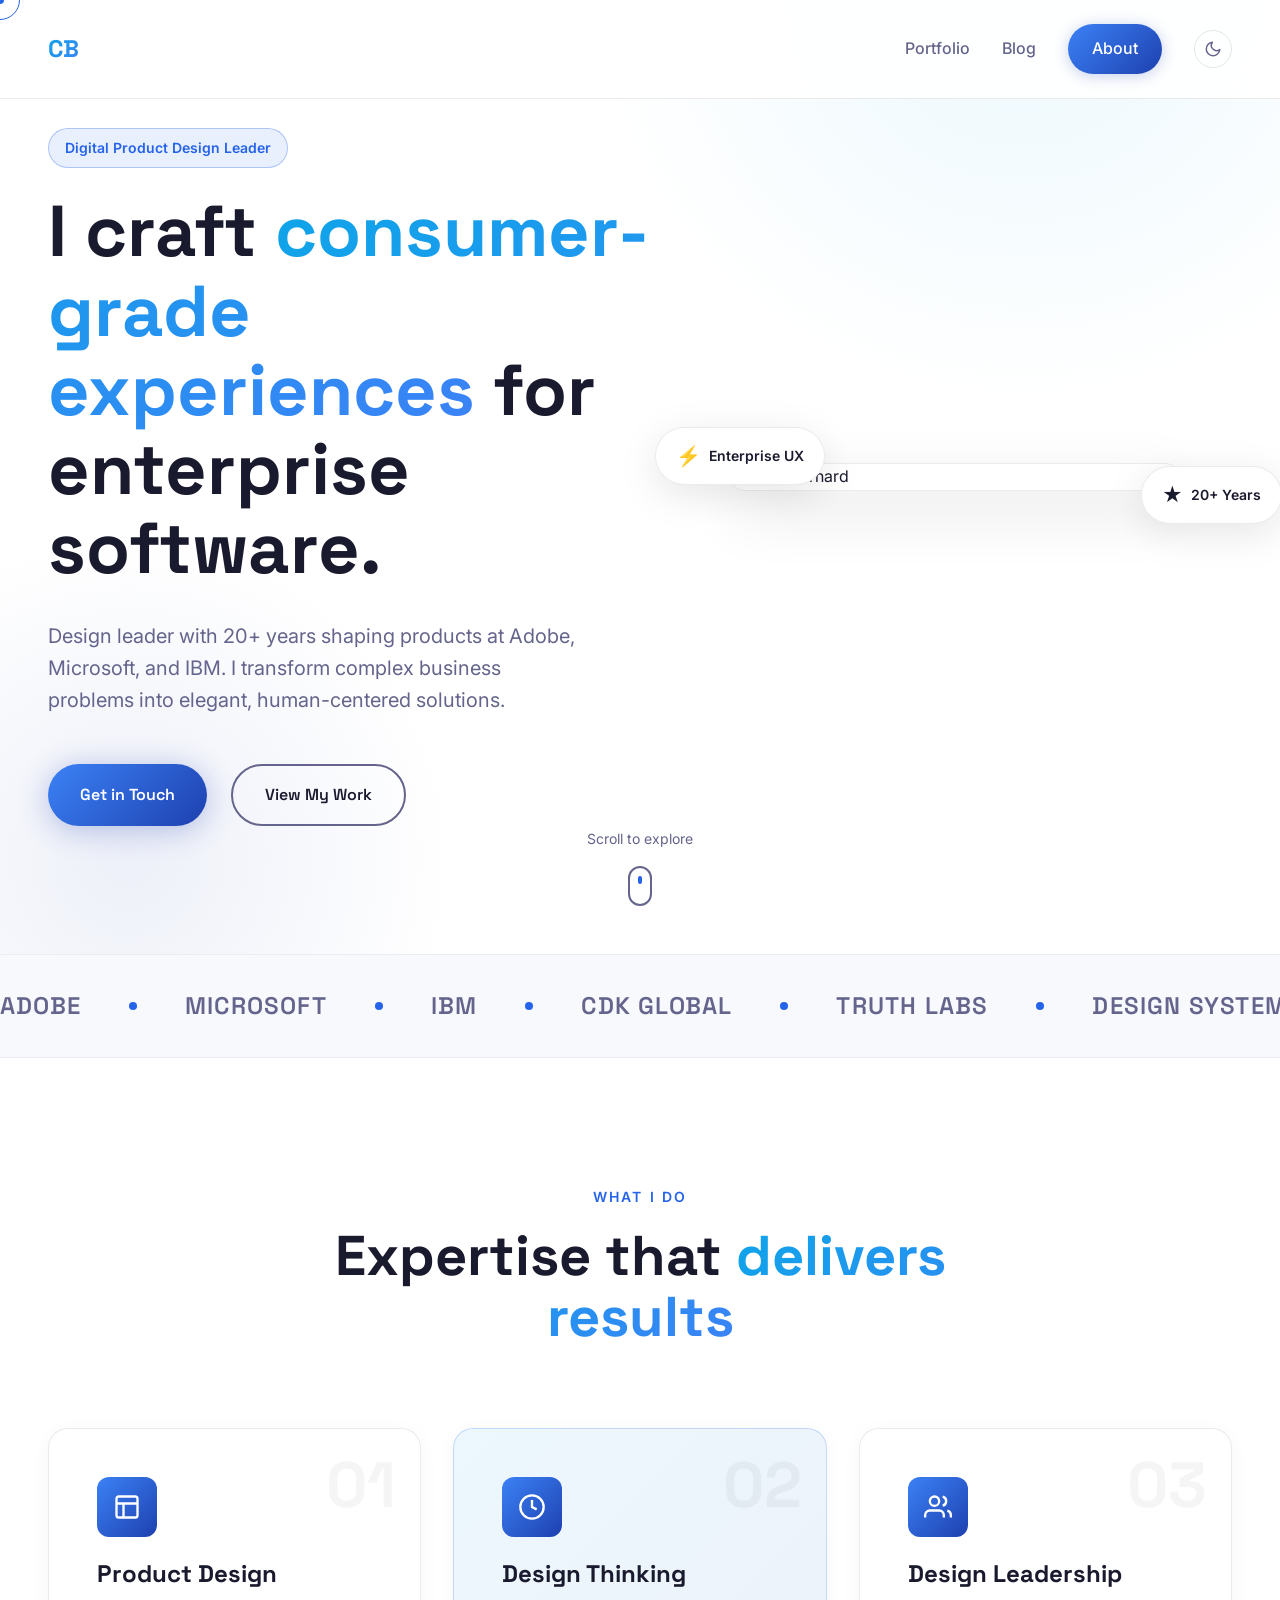
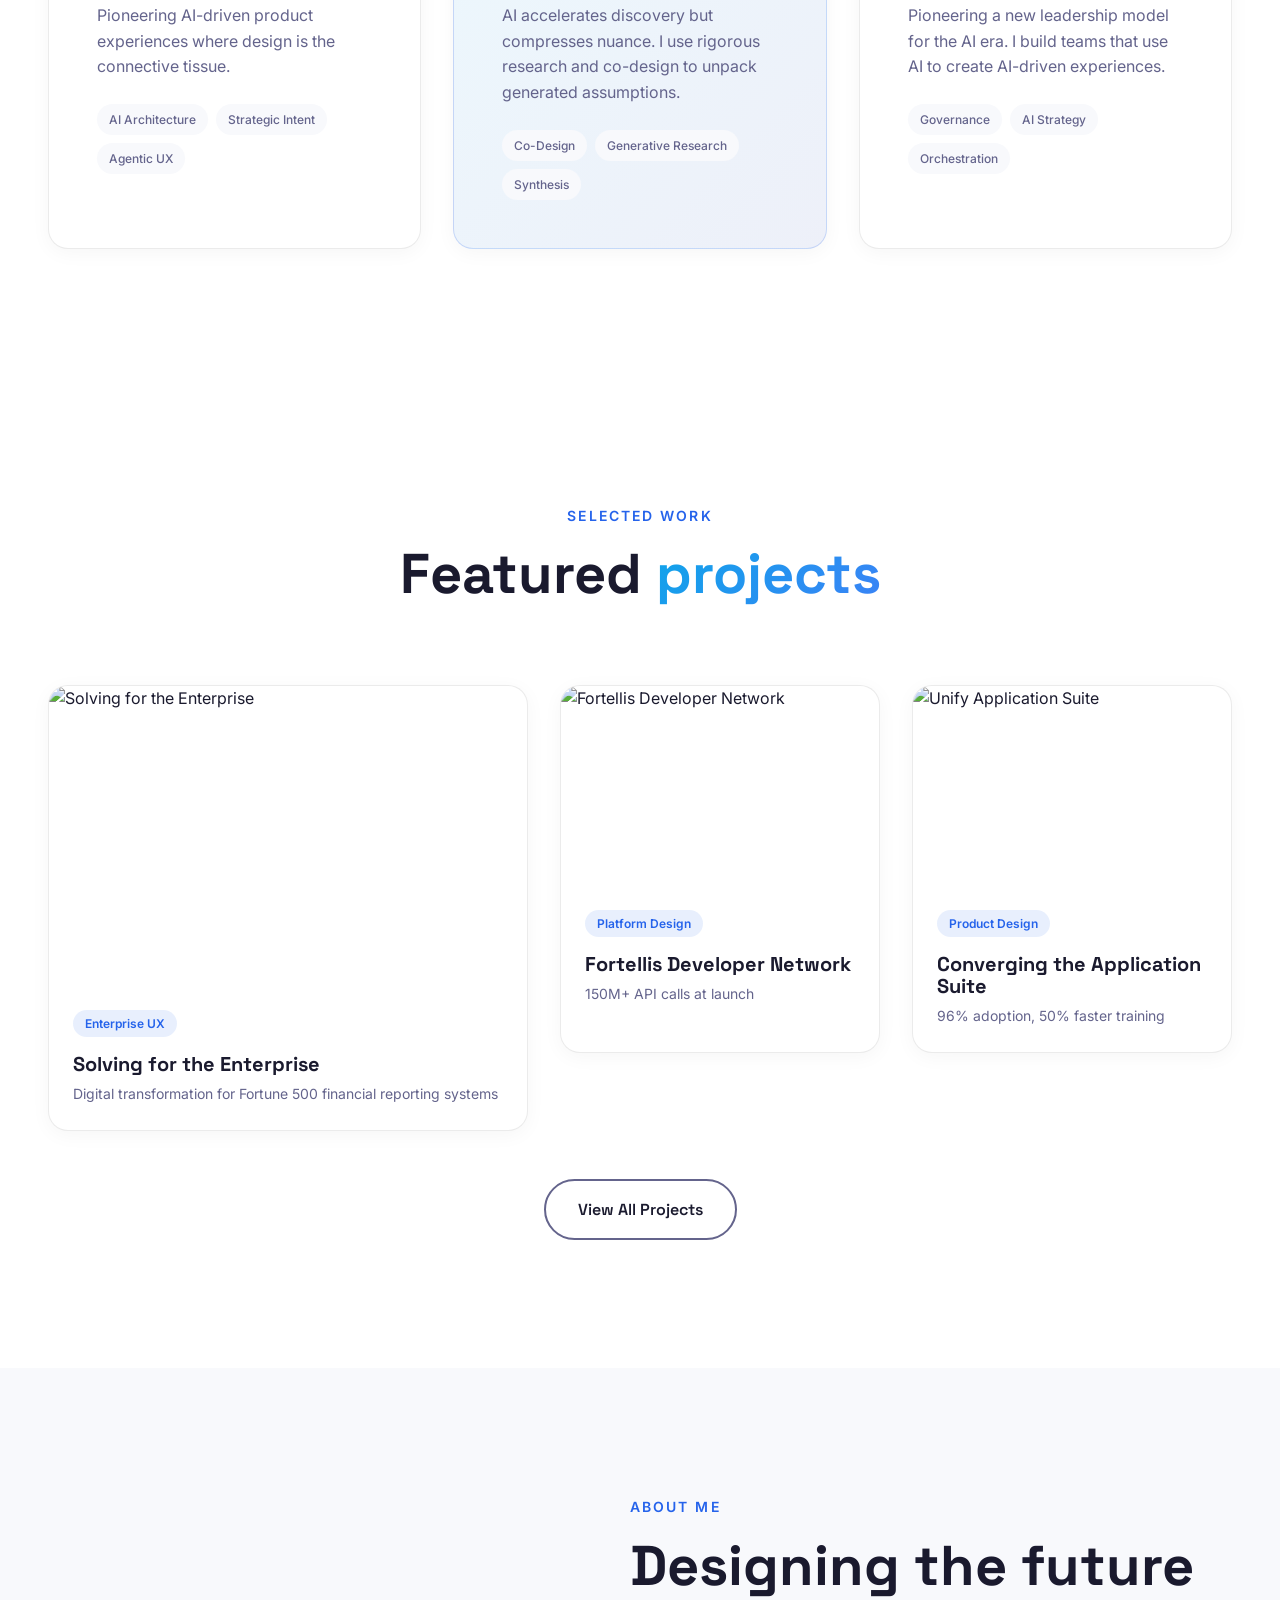
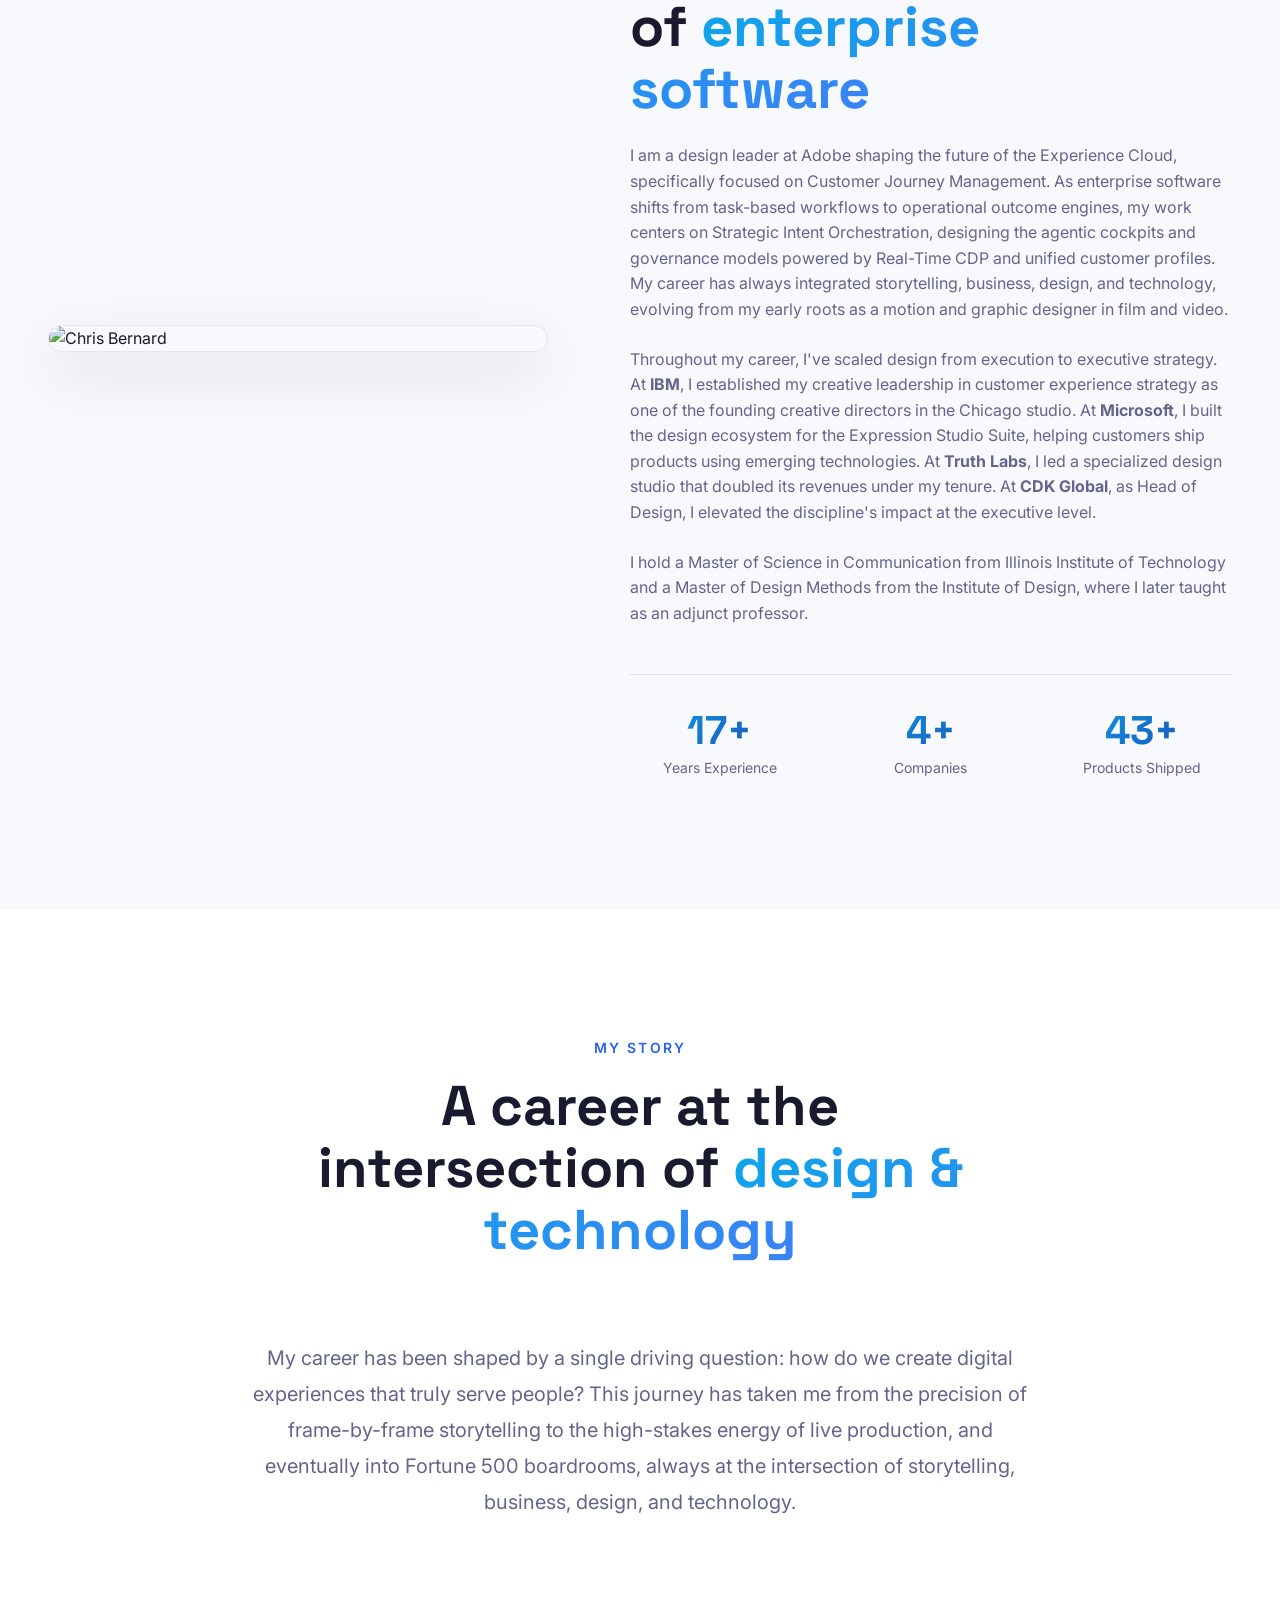
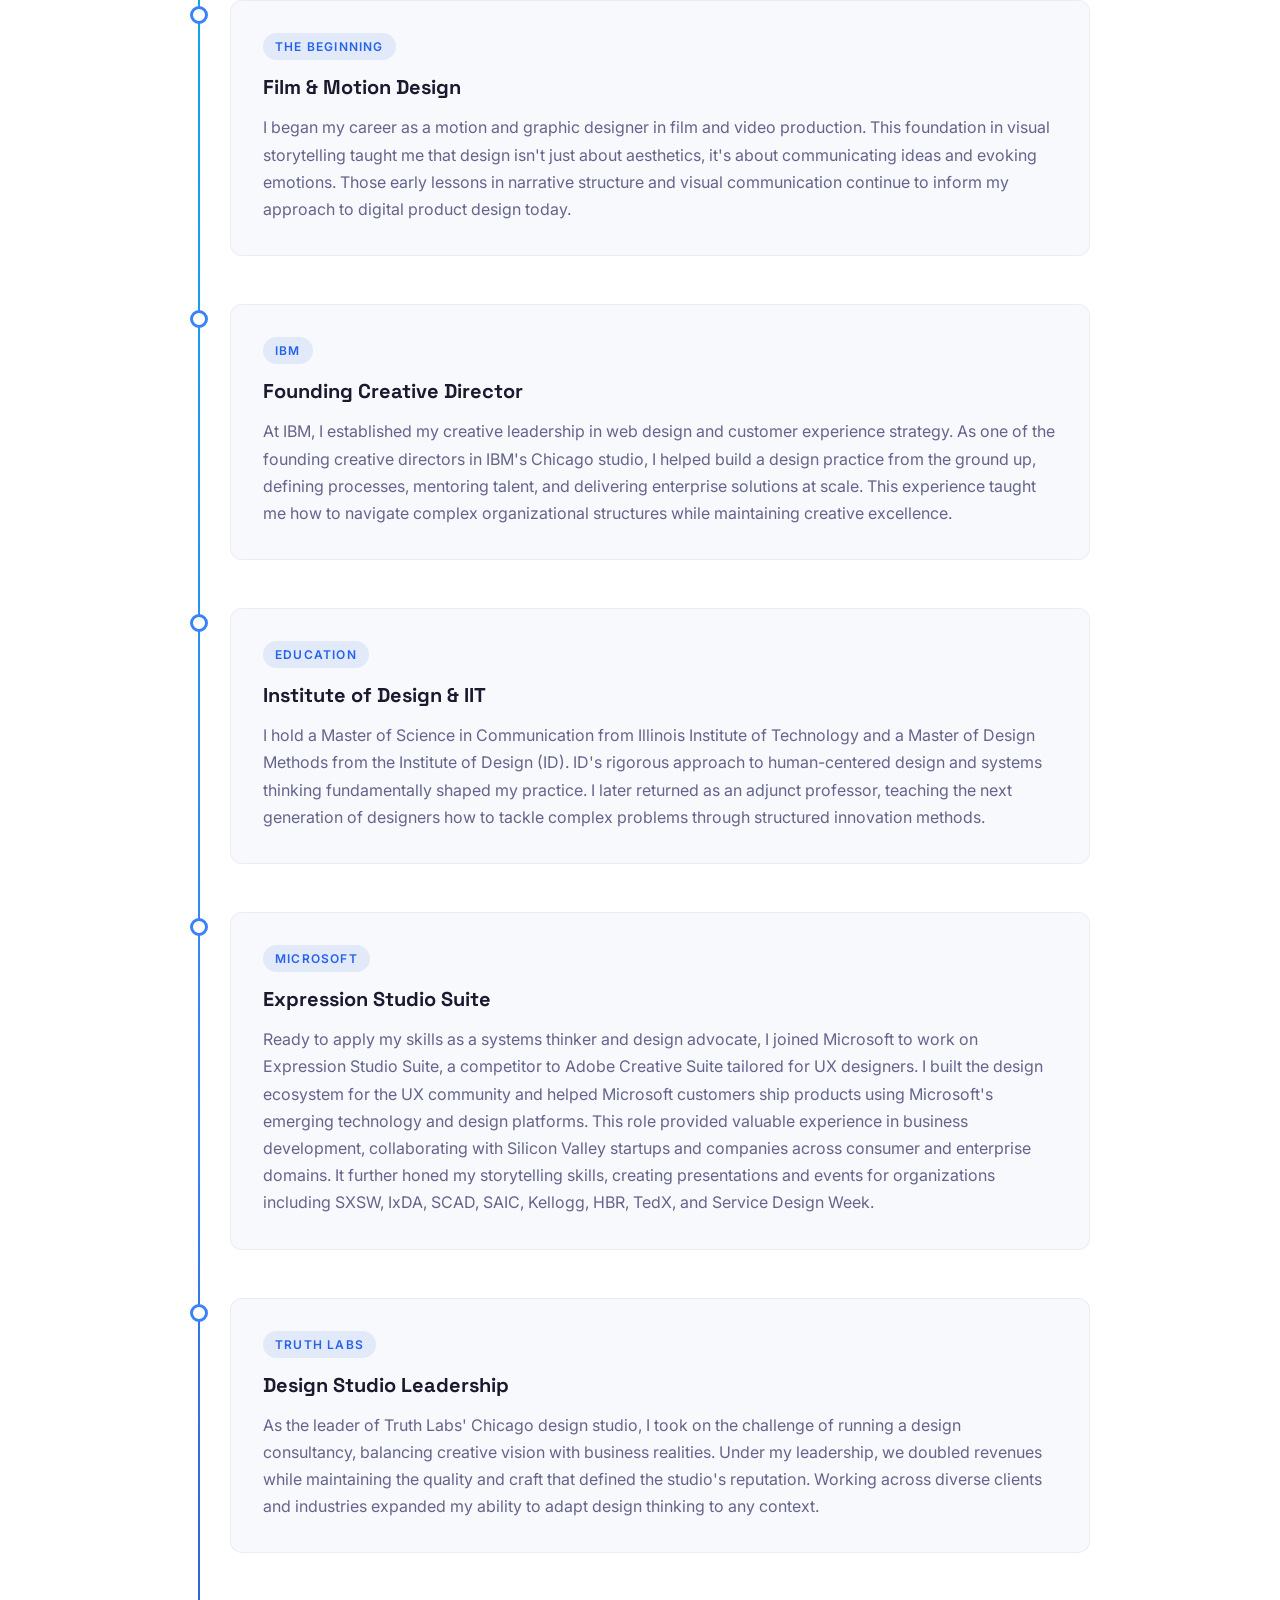
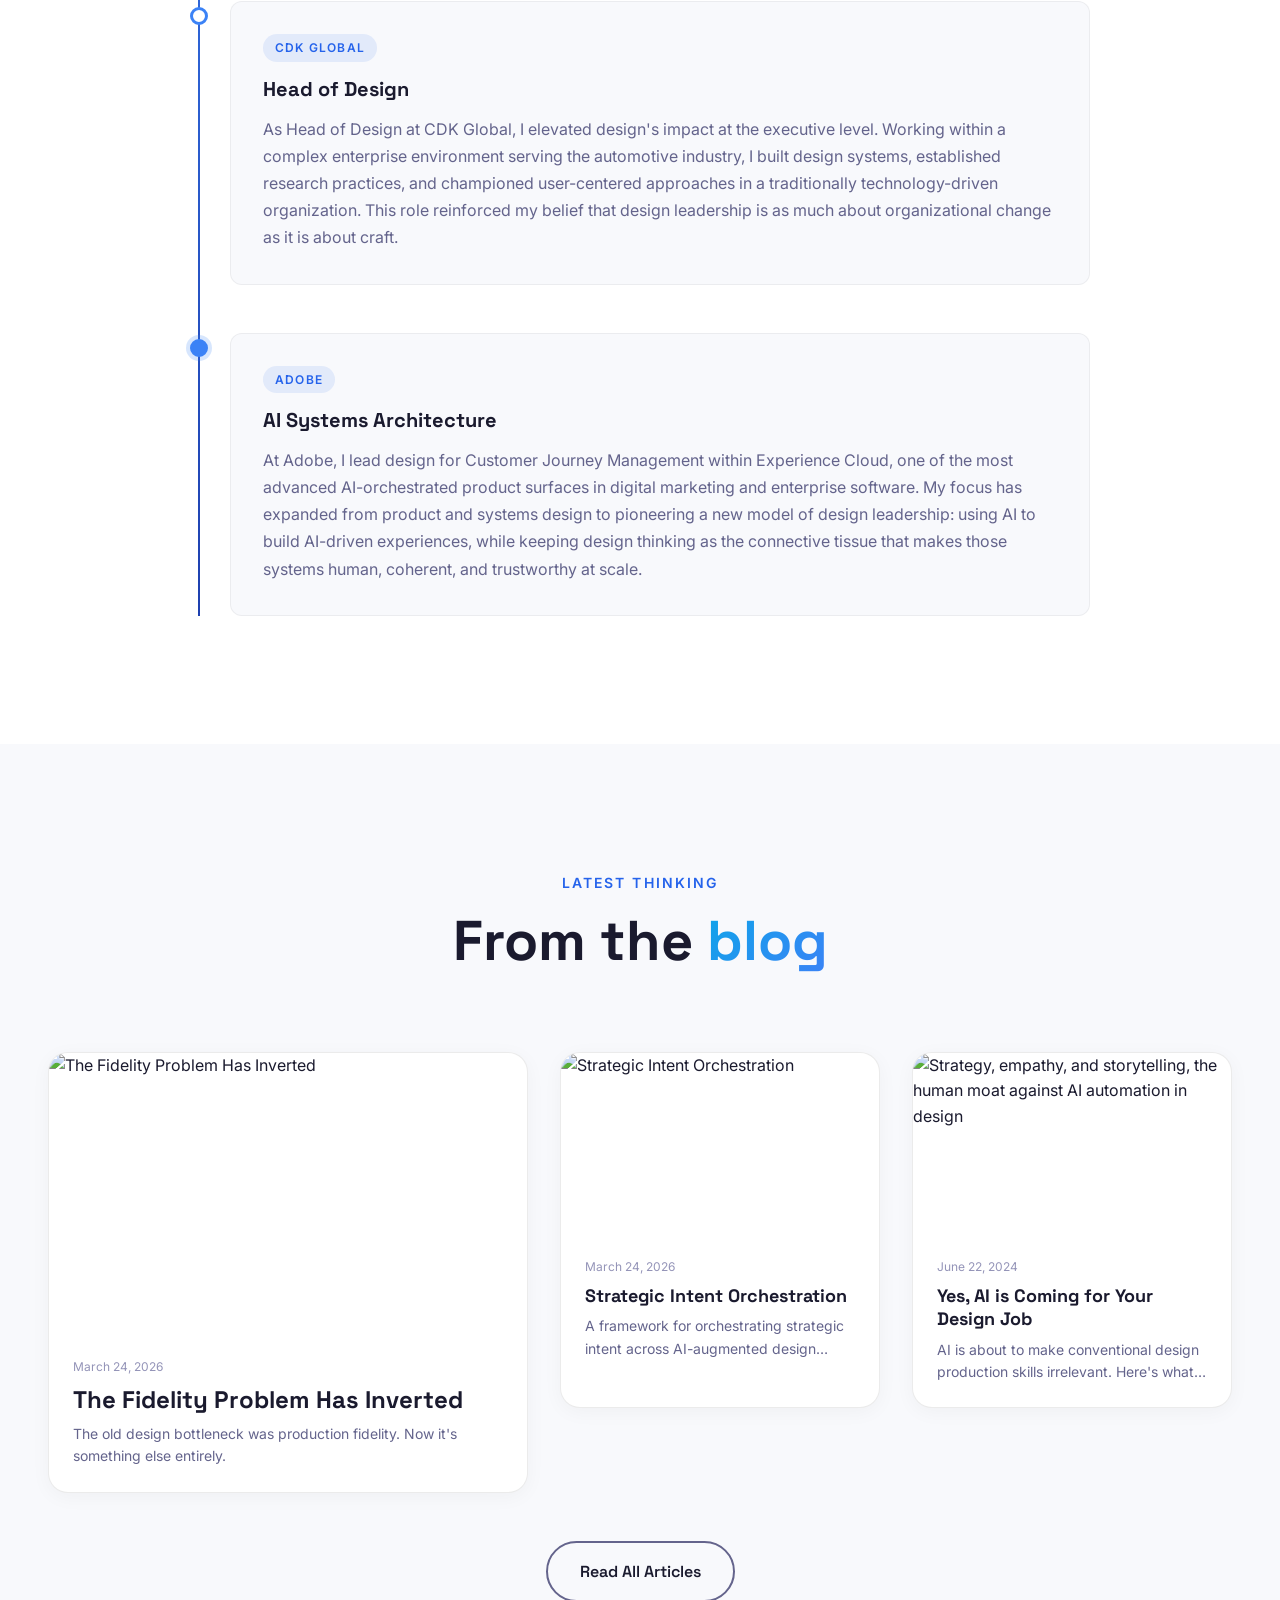
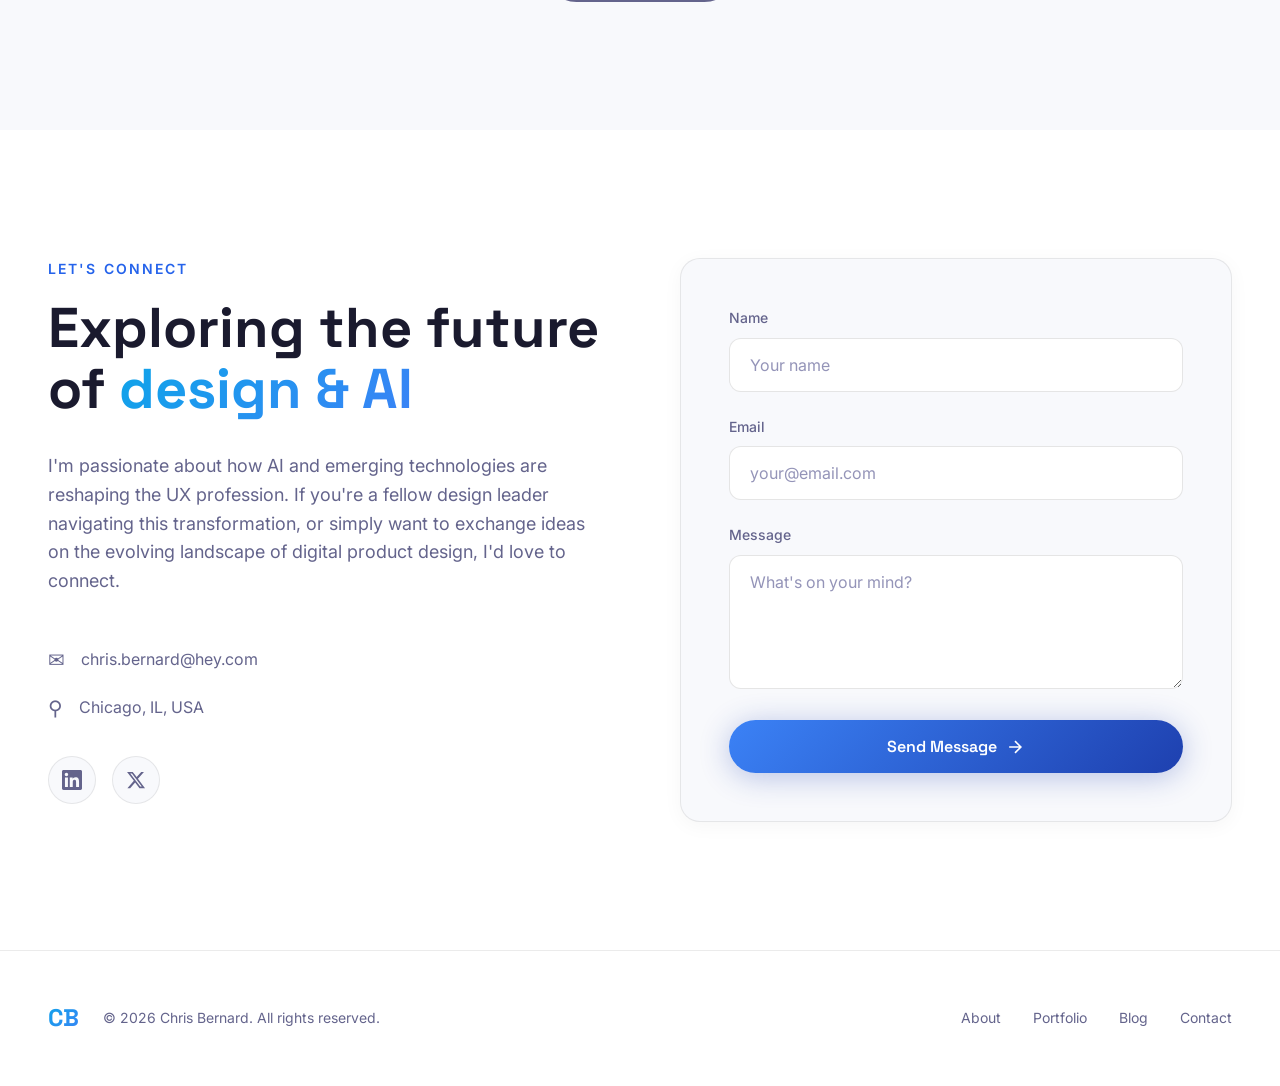
==== index.html @ 5aab3583 "feat: populate portfolio root with original site files and draft" ====
<!DOCTYPE html>
<html lang="en">
<head>
    <meta charset="UTF-8">
    <meta name="viewport" content="width=device-width, initial-scale=1.0">
    <title>Chris Bernard | Digital Product Design Leader</title>
    <meta name="description" content="Design leader with 20+ years at Adobe, Microsoft, and IBM crafting consumer-grade experiences for enterprise software.">
    <meta property="og:title" content="Chris Bernard | Digital Product Design Leader">
    <meta property="og:description" content="Design leader with 20+ years at Adobe, Microsoft, and IBM crafting consumer-grade experiences for enterprise software.">
    <meta property="og:image" content="https://images.squarespace-cdn.com/content/v1/666a3c7e678c4202f82c78b1/5c2d6932-ede8-456b-a51c-cf64f647d385/chrisbernard.me+hero+picture+Color.png">
    <meta property="og:type" content="website">
    <meta property="og:url" content="https://chrisbernard.me">
    <meta name="twitter:card" content="summary_large_image">
    <meta name="twitter:title" content="Chris Bernard | Digital Product Design Leader">
    <meta name="twitter:description" content="Design leader with 20+ years at Adobe, Microsoft, and IBM crafting consumer-grade experiences for enterprise software.">
    <meta name="twitter:image" content="https://images.squarespace-cdn.com/content/v1/666a3c7e678c4202f82c78b1/5c2d6932-ede8-456b-a51c-cf64f647d385/chrisbernard.me+hero+picture+Color.png">
    <link rel="icon" type="image/svg+xml" href="favicon.svg">
    <link rel="preconnect" href="https://fonts.googleapis.com">
    <link rel="preconnect" href="https://fonts.gstatic.com" crossorigin>
    <link href="https://fonts.googleapis.com/css2?family=Space+Grotesk:wght@400;500;600;700&family=Inter:wght@400;500;600&display=swap" rel="stylesheet">
    <link rel="stylesheet" href="styles.css">
</head>
<body>
    <div class="cursor"></div>
    <div class="cursor-follower"></div>

    <nav class="navbar">
        <a href="index.html" class="logo">CB</a>
        <div class="nav-links">
            <a href="portfolio.html">Portfolio</a>
            <a href="blog.html">Blog</a>
            <a href="#about" class="btn-nav">About</a>
        
            <button class="theme-toggle" aria-label="Toggle theme">
                <svg class="icon-moon" xmlns="http://www.w3.org/2000/svg" viewBox="0 0 24 24" fill="none" stroke="currentColor" stroke-width="2" stroke-linecap="round" stroke-linejoin="round"><path d="M21 12.79A9 9 0 1 1 11.21 3 7 7 0 0 0 21 12.79z"></path></svg>
                <svg class="icon-sun" xmlns="http://www.w3.org/2000/svg" viewBox="0 0 24 24" fill="none" stroke="currentColor" stroke-width="2" stroke-linecap="round" stroke-linejoin="round"><circle cx="12" cy="12" r="5"></circle><line x1="12" y1="1" x2="12" y2="3"></line><line x1="12" y1="21" x2="12" y2="23"></line><line x1="4.22" y1="4.22" x2="5.64" y2="5.64"></line><line x1="18.36" y1="18.36" x2="19.78" y2="19.78"></line><line x1="1" y1="12" x2="3" y2="12"></line><line x1="21" y1="12" x2="23" y2="12"></line><line x1="4.22" y1="19.78" x2="5.64" y2="18.36"></line><line x1="18.36" y1="5.64" x2="19.78" y2="4.22"></line></svg>
            </button>
        </div>
        <button class="mobile-menu-btn" aria-label="Menu">
            <span></span>
            <span></span>
        </button>
    </nav>

    <header class="hero">
        <div class="hero-content">
            <div class="hero-text">
                <p class="hero-label">Digital Product Design Leader</p>
                <h1 class="hero-title">
                    I craft <span class="gradient-text">consumer-grade experiences</span> for enterprise software.
                </h1>
                <p class="hero-description">
                    Design leader with 20+ years shaping products at Adobe, Microsoft, and IBM.
                    I transform complex business problems into elegant, human-centered solutions.
                </p>
                <div class="hero-cta">
                    <a href="#contact" class="btn btn-primary">Get in Touch</a>
                    <a href="portfolio.html" class="btn btn-secondary">View My Work</a>
                </div>
            </div>
            <div class="hero-visual">
                <div class="hero-image-container">
                    <img src="https://images.squarespace-cdn.com/content/v1/666a3c7e678c4202f82c78b1/5c2d6932-ede8-456b-a51c-cf64f647d385/chrisbernard.me+hero+picture+Color.png" alt="Chris Bernard" class="hero-image">
                    <div class="floating-badge badge-1">
                        <span class="badge-icon">&#9733;</span>
                        <span>20+ Years</span>
                    </div>
                    <div class="floating-badge badge-2">
                        <span class="badge-icon">&#9889;</span>
                        <span>Enterprise UX</span>
                    </div>
                </div>
            </div>
        </div>
        <div class="hero-scroll">
            <span>Scroll to explore</span>
            <div class="scroll-indicator"></div>
        </div>
    </header>

    <section class="marquee-section">
        <div class="marquee">
            <div class="marquee-content">
                <span>Adobe</span>
                <span class="marquee-dot"></span>
                <span>Microsoft</span>
                <span class="marquee-dot"></span>
                <span>IBM</span>
                <span class="marquee-dot"></span>
                <span>CDK Global</span>
                <span class="marquee-dot"></span>
                <span>Truth Labs</span>
                <span class="marquee-dot"></span>
                <span>Design Systems</span>
                <span class="marquee-dot"></span>
                <span>Adobe</span>
                <span class="marquee-dot"></span>
                <span>Microsoft</span>
                <span class="marquee-dot"></span>
                <span>IBM</span>
                <span class="marquee-dot"></span>
                <span>CDK Global</span>
                <span class="marquee-dot"></span>
                <span>Truth Labs</span>
                <span class="marquee-dot"></span>
                <span>Design Systems</span>
                <span class="marquee-dot"></span>
            </div>
        </div>
    </section>

    <section id="expertise" class="expertise-section">
        <div class="section-header">
            <p class="section-label">What I Do</p>
            <h2 class="section-title">Expertise that <span class="gradient-text">delivers results</span></h2>
        </div>

        <div class="expertise-grid">
            <article class="expertise-card">
                <div class="card-number">01</div>
                <div class="card-icon">
                    <svg viewBox="0 0 24 24" fill="none" stroke="currentColor" stroke-width="2">
                        <rect x="3" y="3" width="18" height="18" rx="2"/>
                        <path d="M3 9h18"/>
                        <path d="M9 21V9"/>
                    </svg>
                </div>
                <h3>Product Design</h3>
                <p>Pioneering AI-driven product experiences where design is the connective tissue.</p>
                <ul class="card-tags">
                    <li>AI Architecture</li>
                    <li>Strategic Intent</li>
                    <li>Agentic UX</li>
                </ul>
            </article>

            <article class="expertise-card featured">
                <div class="card-number">02</div>
                <div class="card-icon">
                    <svg viewBox="0 0 24 24" fill="none" stroke="currentColor" stroke-width="2">
                        <circle cx="12" cy="12" r="10"/>
                        <path d="M12 6v6l4 2"/>
                    </svg>
                </div>
                <h3>Design Thinking</h3>
                <p>AI accelerates discovery but compresses nuance. I use rigorous research and co-design to unpack generated assumptions.</p>
                <ul class="card-tags">
                    <li>Co-Design</li>
                    <li>Generative Research</li>
                    <li>Synthesis</li>
                </ul>
            </article>

            <article class="expertise-card">
                <div class="card-number">03</div>
                <div class="card-icon">
                    <svg viewBox="0 0 24 24" fill="none" stroke="currentColor" stroke-width="2">
                        <path d="M17 21v-2a4 4 0 0 0-4-4H5a4 4 0 0 0-4 4v2"/>
                        <circle cx="9" cy="7" r="4"/>
                        <path d="M23 21v-2a4 4 0 0 0-3-3.87"/>
                        <path d="M16 3.13a4 4 0 0 1 0 7.75"/>
                    </svg>
                </div>
                <h3>Design Leadership</h3>
                <p>Pioneering a new leadership model for the AI era. I build teams that use AI to create AI-driven experiences.</p>
                <ul class="card-tags">
                    <li>Governance</li>
                    <li>AI Strategy</li>
                    <li>Orchestration</li>
                </ul>
            </article>
        </div>
    </section>

    <!-- Featured Work Preview -->
    <section class="featured-work-section">
        <div class="section-header">
            <p class="section-label">Selected Work</p>
            <h2 class="section-title">Featured <span class="gradient-text">projects</span></h2>
        </div>

        <div class="featured-work-grid">
            <a href="portfolio.html#enterprise" class="featured-work-card large">
                <div class="work-card-image">
                    <img src="https://images.squarespace-cdn.com/content/v1/666a3c7e678c4202f82c78b1/e01602a7-f873-4b5d-93fa-aad67917d852/Hero+Image.png" alt="Solving for the Enterprise">
                </div>
                <div class="work-card-content">
                    <span class="work-card-tag">Enterprise UX</span>
                    <h3>Solving for the Enterprise</h3>
                    <p>Digital transformation for Fortune 500 financial reporting systems</p>
                </div>
                <div class="work-card-arrow">
                    <svg viewBox="0 0 24 24" fill="none" stroke="currentColor" stroke-width="2">
                        <path d="M5 12h14M12 5l7 7-7 7"/>
                    </svg>
                </div>
            </a>

            <a href="portfolio.html#fortellis" class="featured-work-card">
                <div class="work-card-image">
                    <img src="https://images.squarespace-cdn.com/content/v1/666a3c7e678c4202f82c78b1/d4aaab3c-0d3c-4acf-ad86-03eab128ed3f/Fortellis+Laptop+Hero.png" alt="Fortellis Developer Network">
                </div>
                <div class="work-card-content">
                    <span class="work-card-tag">Platform Design</span>
                    <h3>Fortellis Developer Network</h3>
                    <p>150M+ API calls at launch</p>
                </div>
                <div class="work-card-arrow">
                    <svg viewBox="0 0 24 24" fill="none" stroke="currentColor" stroke-width="2">
                        <path d="M5 12h14M12 5l7 7-7 7"/>
                    </svg>
                </div>
            </a>

            <a href="portfolio.html#unify" class="featured-work-card">
                <div class="work-card-image">
                    <img src="https://images.squarespace-cdn.com/content/v1/666a3c7e678c4202f82c78b1/1718332118066-2ME6YFFEEIU1Z9F86FMA/image133.jpg" alt="Unify Application Suite">
                </div>
                <div class="work-card-content">
                    <span class="work-card-tag">Product Design</span>
                    <h3>Converging the Application Suite</h3>
                    <p>96% adoption, 50% faster training</p>
                </div>
                <div class="work-card-arrow">
                    <svg viewBox="0 0 24 24" fill="none" stroke="currentColor" stroke-width="2">
                        <path d="M5 12h14M12 5l7 7-7 7"/>
                    </svg>
                </div>
            </a>
        </div>

        <div class="section-cta">
            <a href="portfolio.html" class="btn btn-secondary">View All Projects</a>
        </div>
    </section>

    <section id="about" class="about-section">
        <div class="about-container">
            <div class="about-image">
                <img src="https://images.squarespace-cdn.com/content/v1/666a3c7e678c4202f82c78b1/7d6a8f20-2da0-46c0-b1a4-119d144ce2e5/2025_Chris_Bio+Square+Color.jpeg" alt="Chris Bernard" class="about-photo">
                <div class="about-decoration"></div>
            </div>
            <div class="about-content">
                <p class="section-label">About Me</p>
                <h2 class="section-title">Designing the future of <span class="gradient-text">enterprise software</span></h2>
<div class="about-text">
    <p>
        I am a design leader at Adobe shaping the future of the Experience Cloud, specifically focused on Customer Journey Management. As enterprise software shifts from task-based workflows to operational outcome engines, my work centers on Strategic Intent Orchestration, designing the agentic cockpits and governance models powered by Real-Time CDP and unified customer profiles. My career has always integrated storytelling, business, design, and technology, evolving from my early roots as a motion and graphic designer in film and video.
    </p>
    <p>
        Throughout my career, I've scaled design from execution to executive strategy. At <strong>IBM</strong>, I established my creative leadership in customer experience strategy as one of the founding creative directors in the Chicago studio. At <strong>Microsoft</strong>, I built the design ecosystem for the Expression Studio Suite, helping customers ship products using emerging technologies. At <strong>Truth Labs</strong>, I led a specialized design studio that doubled its revenues under my tenure. At <strong>CDK Global</strong>, as Head of Design, I elevated the discipline's impact at the executive level.
    </p>
    <p>
        I hold a Master of Science in Communication from Illinois Institute of Technology and a Master of Design Methods from the Institute of Design, where I later taught as an adjunct professor.
    </p>
</div>
                <div class="about-stats">
                    <div class="stat">
                        <span class="stat-number">20+</span>
                        <span class="stat-label">Years Experience</span>
                    </div>
                    <div class="stat">
                        <span class="stat-number">5</span>
                        <span class="stat-label">Companies</span>
                    </div>
                    <div class="stat">
                        <span class="stat-number">50+</span>
                        <span class="stat-label">Products Shipped</span>
                    </div>
                </div>
            </div>
        </div>
    </section>

    <!-- My Story Section -->
    <section id="my-story" class="my-story-section">
        <div class="story-container">
            <div class="section-header">
                <p class="section-label">My Story</p>
                <h2 class="section-title">A career at the intersection of <span class="gradient-text">design & technology</span></h2>
            </div>

            <div class="story-content">
                <div class="story-intro">
                    <p>
                        My career has been shaped by a single driving question: how do we create digital experiences
                        that truly serve people? This journey has taken me from the precision of frame-by-frame storytelling
                        to the high-stakes energy of live production, and eventually into Fortune 500 boardrooms, always
                        at the intersection of storytelling, business, design, and technology.
                    </p>
                </div>

                <div class="story-timeline">
                    <div class="timeline-item">
                        <div class="timeline-marker"></div>
                        <div class="timeline-content">
                            <span class="timeline-period">The Beginning</span>
                            <h3>Film & Motion Design</h3>
                            <p>
                                I began my career as a motion and graphic designer in film and video production.
                                This foundation in visual storytelling taught me that design isn't just about aesthetics, it's
                                about communicating ideas and evoking emotions. Those early lessons in narrative structure
                                and visual communication continue to inform my approach to digital product design today.
                            </p>
                        </div>
                    </div>

                    <div class="timeline-item">
                        <div class="timeline-marker"></div>
                        <div class="timeline-content">
                            <span class="timeline-period">IBM</span>
                            <h3>Founding Creative Director</h3>
                            <p>
                                At IBM, I established my creative leadership in web design and customer experience strategy.
                                As one of the founding creative directors in IBM's Chicago studio, I helped build a design
                                practice from the ground up, defining processes, mentoring talent, and delivering enterprise
                                solutions at scale. This experience taught me how to navigate complex organizational structures
                                while maintaining creative excellence.
                            </p>
                        </div>
                    </div>

                    <div class="timeline-item">
                        <div class="timeline-marker"></div>
                        <div class="timeline-content">
                            <span class="timeline-period">Education</span>
                            <h3>Institute of Design & IIT</h3>
                            <p>
                                I hold a Master of Science in Communication from Illinois Institute of Technology and a
                                Master of Design Methods from the Institute of Design (ID). ID's rigorous approach to
                                human-centered design and systems thinking fundamentally shaped my practice. I later
                                returned as an adjunct professor, teaching the next generation of designers how to tackle
                                complex problems through structured innovation methods.
                            </p>
                        </div>
                    </div>

                    <div class="timeline-item">
                        <div class="timeline-marker"></div>
                        <div class="timeline-content">
                            <span class="timeline-period">Microsoft</span>
                            <h3>Expression Studio Suite</h3>
                            <p>
                                Ready to apply my skills as a systems thinker and design advocate, I joined Microsoft to work
                                on Expression Studio Suite, a competitor to Adobe Creative Suite tailored for UX designers.
                                I built the design ecosystem for the UX community and helped Microsoft customers ship products
                                using Microsoft's emerging technology and design platforms. This role provided valuable experience
                                in business development, collaborating with Silicon Valley startups and companies across consumer
                                and enterprise domains. It further honed my storytelling skills, creating presentations and events
                                for organizations including SXSW, IxDA, SCAD, SAIC, Kellogg, HBR, TedX, and Service Design Week.
                            </p>
                        </div>
                    </div>

                    <div class="timeline-item">
                        <div class="timeline-marker"></div>
                        <div class="timeline-content">
                            <span class="timeline-period">Truth Labs</span>
                            <h3>Design Studio Leadership</h3>
                            <p>
                                As the leader of Truth Labs' Chicago design studio, I took on the challenge of running a
                                design consultancy, balancing creative vision with business realities. Under my leadership,
                                we doubled revenues while maintaining the quality and craft that defined the studio's reputation.
                                Working across diverse clients and industries expanded my ability to adapt design thinking
                                to any context.
                            </p>
                        </div>
                    </div>

                    <div class="timeline-item">
                        <div class="timeline-marker"></div>
                        <div class="timeline-content">
                            <span class="timeline-period">CDK Global</span>
                            <h3>Head of Design</h3>
                            <p>
                                As Head of Design at CDK Global, I elevated design's impact at the executive level.
                                Working within a complex enterprise environment serving the automotive industry, I built
                                design systems, established research practices, and championed user-centered approaches
                                in a traditionally technology-driven organization. This role reinforced my belief that
                                design leadership is as much about organizational change as it is about craft.
                            </p>
                        </div>
                    </div>

                    <div class="timeline-item current">
                        <div class="timeline-marker"></div>
                        <div class="timeline-content">
                            <span class="timeline-period">Adobe</span>
                            <h3>AI Systems Architecture</h3>
                            <p>
                                At Adobe, I lead design for Customer Journey Management within Experience Cloud, one of the most advanced AI-orchestrated product surfaces in digital marketing and enterprise software. My focus has expanded from product and systems design to pioneering a new model of design leadership: using AI to build AI-driven experiences, while keeping design thinking as the connective tissue that makes those systems human, coherent, and trustworthy at scale.
                            </p>
                        </div>
                    </div>
                </div>
            </div>
        </div>
    </section>

    <!-- Latest Blog Posts Preview -->
    <section class="blog-preview-section">
        <div class="section-header">
            <p class="section-label">Latest Thinking</p>
            <h2 class="section-title">From the <span class="gradient-text">blog</span></h2>
        </div>

        <div class="blog-preview-grid">
            <a href="blog.html#fidelity-inverted" class="blog-preview-card featured">
                <div class="blog-card-image">
                    <img src="fidelity-hero.jpg" alt="The Fidelity Problem Has Inverted">
                </div>
                <div class="blog-card-content">
                    <span class="blog-card-date">March 24, 2026</span>
                    <h3>The Fidelity Problem Has Inverted</h3>
                    <p>The old design bottleneck was production fidelity. Now it's something else entirely.</p>
                </div>
            </a>

            <a href="blog.html#strategic-intent" class="blog-preview-card">
                <div class="blog-card-image">
                    <img src="ares-manifesto-hero.jpg" alt="Strategic Intent Orchestration">
                </div>
                <div class="blog-card-content">
                    <span class="blog-card-date">March 24, 2026</span>
                    <h3>Strategic Intent Orchestration</h3>
                    <p>A framework for orchestrating strategic intent across AI-augmented design systems.</p>
                </div>
            </a>

            <a href="blog.html#ai-design" class="blog-preview-card">
                <div class="blog-card-image">
                    <img src="ai-coming-hero.jpg" alt="Strategy, empathy, and storytelling, the human moat against AI automation in design">
                </div>
                <div class="blog-card-content">
                    <span class="blog-card-date">June 22, 2024</span>
                    <h3>Yes, AI is Coming for Your Design Job</h3>
                    <p>AI is about to make conventional design production skills irrelevant. Here's what actually matters now.</p>
                </div>
            </a>
        </div>

        <div class="section-cta">
            <a href="blog.html" class="btn btn-secondary">Read All Articles</a>
        </div>
    </section>

    <section id="contact" class="contact-section">
        <div class="contact-container">
            <div class="contact-info">
                <p class="section-label">Let's Connect</p>
                <h2 class="section-title">Exploring the future of <span class="gradient-text">design & AI</span></h2>
                <p class="contact-description">
                    I'm passionate about how AI and emerging technologies are reshaping the UX profession.
                    If you're a fellow design leader navigating this transformation, or simply want to exchange ideas
                    on the evolving landscape of digital product design, I'd love to connect.
                </p>
                <div class="contact-details">
                    <a href="mailto:chris.bernard@hey.com" class="contact-link">
                        <span class="contact-icon">&#9993;</span>
                        chris.bernard@hey.com
                    </a>
                    <p class="contact-location">
                        <span class="contact-icon">&#9906;</span>
                        Chicago, IL, USA
                    </p>
                </div>
                <div class="social-links">
                    <a href="https://www.linkedin.com/in/chrisbernard/" class="social-link" aria-label="LinkedIn" target="_blank">
                        <svg viewBox="0 0 24 24" fill="currentColor">
                            <path d="M20.447 20.452h-3.554v-5.569c0-1.328-.027-3.037-1.852-3.037-1.853 0-2.136 1.445-2.136 2.939v5.667H9.351V9h3.414v1.561h.046c.477-.9 1.637-1.85 3.37-1.85 3.601 0 4.267 2.37 4.267 5.455v6.286zM5.337 7.433c-1.144 0-2.063-.926-2.063-2.065 0-1.138.92-2.063 2.063-2.063 1.14 0 2.064.925 2.064 2.063 0 1.139-.925 2.065-2.064 2.065zm1.782 13.019H3.555V9h3.564v11.452zM22.225 0H1.771C.792 0 0 .774 0 1.729v20.542C0 23.227.792 24 1.771 24h20.451C23.2 24 24 23.227 24 22.271V1.729C24 .774 23.2 0 22.222 0h.003z"/>
                        </svg>
                    </a>
                    <a href="https://twitter.com/chrisbernard" class="social-link" aria-label="Twitter" target="_blank">
                        <svg viewBox="0 0 24 24" fill="currentColor">
                            <path d="M18.244 2.25h3.308l-7.227 8.26 8.502 11.24H16.17l-5.214-6.817L4.99 21.75H1.68l7.73-8.835L1.254 2.25H8.08l4.713 6.231zm-1.161 17.52h1.833L7.084 4.126H5.117z"/>
                        </svg>
                    </a>
                </div>
            </div>
            <form class="contact-form" id="contactForm" action="https://formsubmit.co/chris.bernard@hey.com" method="POST">
                <input type="hidden" name="_subject" value="New message from chrisbernard.me">
                <input type="hidden" name="_next" value="https://chrisbernard.me/thanks.html">
                <div class="form-group">
                    <label for="name">Name</label>
                    <input type="text" id="name" name="name" required placeholder="Your name">
                </div>
                <div class="form-group">
                    <label for="email">Email</label>
                    <input type="email" id="email" name="email" required placeholder="your@email.com">
                </div>
                <div class="form-group">
                    <label for="message">Message</label>
                    <textarea id="message" name="message" rows="5" required placeholder="What's on your mind?"></textarea>
                </div>
                <button type="submit" class="btn btn-primary btn-full">
                    <span>Send Message</span>
                    <svg viewBox="0 0 24 24" fill="none" stroke="currentColor" stroke-width="2">
                        <path d="M5 12h14M12 5l7 7-7 7"/>
                    </svg>
                </button>
            </form>
        </div>
    </section>

    <footer class="footer">
        <div class="footer-content">
            <div class="footer-brand">
                <span class="logo">CB</span>
                <p>&copy; <span id="copyright-year"></span> Chris Bernard. All rights reserved.</p>
            </div>
            <div class="footer-links">
                <a href="#about">About</a>
                <a href="portfolio.html">Portfolio</a>
                <a href="blog.html">Blog</a>
                <a href="#contact">Contact</a>
            </div>
        </div>
    </footer>

    <script src="script.js"></script>
</body>
</html>
---- styles.css ----
/* ============================================
   CSS Custom Properties
   ============================================ */
:root {
    /* Colors - Light Theme */
    --color-bg: #ffffff;
    --color-bg-elevated: #f8f9fc;
    --color-bg-card: #ffffff;
    --color-text: #1a1a2e;
    --color-text-muted: #64648c;
    --color-text-subtle: #9494b8;

    /* Gradient Colors - Blue Foundation */
    --gradient-start: #0ea5e9;
    --gradient-mid: #3b82f6;
    --gradient-end: #1e40af;

    /* Accent */
    --color-accent: #2563eb;
    --color-accent-hover: #1d4ed8;

    /* Spacing */
    --space-xs: 0.5rem;
    --space-sm: 1rem;
    --space-md: 1.5rem;
    --space-lg: 2rem;
    --space-xl: 3rem;
    --space-2xl: 5rem;
    --space-3xl: 8rem;

    /* Typography */
    --font-heading: 'Space Grotesk', sans-serif;
    --font-body: 'Inter', sans-serif;

    /* Border Radius */
    --radius-sm: 8px;
    --radius-md: 12px;
    --radius-lg: 20px;
    --radius-full: 100px;

    /* Transitions */
    --transition-fast: 0.2s ease;
    --transition-base: 0.3s ease;
    --transition-slow: 0.5s ease;

    /* Theme-aware surface colors */
    --color-surface-alpha: rgba(255, 255, 255, 0.9);
    --color-surface-alpha-heavy: rgba(255, 255, 255, 0.95);
    --color-border: rgba(0, 0, 0, 0.08);
    --color-border-medium: rgba(0, 0, 0, 0.1);
    --color-shadow: rgba(0, 0, 0, 0.08);
    --color-shadow-heavy: rgba(0, 0, 0, 0.12);
    --color-overlay-light: rgba(255, 255, 255, 0.05);
    --color-overlay-subtle: rgba(255, 255, 255, 0.1);
}

/* ============================================
   Dark Theme
   ============================================ */
[data-theme="dark"] {
    --color-bg: #0f0f1a;
    --color-bg-elevated: #1a1a2e;
    --color-bg-card: #16162a;
    --color-text: #e8e8f0;
    --color-text-muted: #9494b8;
    --color-text-subtle: #64648c;
    --color-accent: #60a5fa;
    --color-accent-hover: #93c5fd;
    --gradient-start: #38bdf8;
    --gradient-mid: #60a5fa;
    --gradient-end: #3b82f6;
    --color-surface-alpha: rgba(15, 15, 26, 0.9);
    --color-surface-alpha-heavy: rgba(15, 15, 26, 0.95);
    --color-border: rgba(255, 255, 255, 0.08);
    --color-border-medium: rgba(255, 255, 255, 0.12);
    --color-shadow: rgba(0, 0, 0, 0.3);
    --color-shadow-heavy: rgba(0, 0, 0, 0.5);
    --color-overlay-light: rgba(255, 255, 255, 0.03);
    --color-overlay-subtle: rgba(255, 255, 255, 0.06);
}

/* ============================================
   Reset & Base
   ============================================ */
*, *::before, *::after {
    margin: 0;
    padding: 0;
    box-sizing: border-box;
}

html {
    scroll-behavior: smooth;
    font-size: 16px;
}

body {
    font-family: var(--font-body);
    background-color: var(--color-bg);
    color: var(--color-text);
    line-height: 1.6;
    overflow-x: hidden;
}

a {
    text-decoration: none;
    color: inherit;
    transition: color var(--transition-fast);
}

img {
    max-width: 100%;
    height: auto;
    display: block;
}

ul, ol {
    list-style: none;
}

/* ============================================
   Custom Cursor
   ============================================ */
.cursor, .cursor-follower {
    position: fixed;
    border-radius: 50%;
    pointer-events: none;
    z-index: 9999;
    display: none;
}

@media (hover: hover) and (pointer: fine) {
    .cursor, .cursor-follower {
        display: block;
    }

    .cursor {
        width: 8px;
        height: 8px;
        background: var(--color-accent);
        transform: translate(-50%, -50%);
    }

    .cursor-follower {
        width: 40px;
        height: 40px;
        border: 1px solid var(--color-accent);
        transform: translate(-50%, -50%);
        transition: transform 0.15s ease-out, width 0.3s ease, height 0.3s ease;
    }

    .cursor-follower.hovering {
        width: 60px;
        height: 60px;
        background: rgba(37, 99, 235, 0.1);
    }
}

/* ============================================
   Typography
   ============================================ */
h1, h2, h3, h4, h5, h6 {
    font-family: var(--font-heading);
    font-weight: 700;
    line-height: 1.1;
}

.gradient-text {
    background: linear-gradient(135deg, var(--gradient-start), var(--gradient-mid), var(--gradient-end), var(--gradient-start));
    background-size: 300% 300%;
    -webkit-background-clip: text;
    -webkit-text-fill-color: transparent;
    background-clip: text;
    animation: gradientShift 8s ease infinite;
}

.section-label {
    font-size: 0.875rem;
    font-weight: 600;
    text-transform: uppercase;
    letter-spacing: 0.15em;
    color: var(--color-accent);
    margin-bottom: var(--space-sm);
}

.section-title {
    font-size: clamp(2rem, 5vw, 3.5rem);
    margin-bottom: var(--space-lg);
}

/* ============================================
   Buttons
   ============================================ */
.btn {
    display: inline-flex;
    align-items: center;
    gap: var(--space-xs);
    padding: 1rem 2rem;
    font-family: var(--font-heading);
    font-size: 1rem;
    font-weight: 600;
    border-radius: var(--radius-full);
    border: none;
    cursor: pointer;
    transition: all var(--transition-base);
    position: relative;
    overflow: hidden;
}

.btn svg {
    width: 20px;
    height: 20px;
    transition: transform var(--transition-base);
}

.btn:hover svg {
    transform: translateX(4px);
}

.btn-primary {
    background: linear-gradient(135deg, var(--gradient-mid), var(--gradient-end));
    color: #ffffff;
    box-shadow: 0 4px 30px rgba(30, 64, 175, 0.3);
    position: relative;
    overflow: hidden;
}

.btn-primary::before {
    content: '';
    position: absolute;
    top: 0;
    left: -100%;
    width: 100%;
    height: 100%;
    background: linear-gradient(90deg, transparent, rgba(255, 255, 255, 0.2), transparent);
    transition: left 0.5s ease;
}

.btn-primary:hover::before {
    left: 100%;
}

.btn-primary:hover {
    transform: translateY(-2px);
    box-shadow: 0 8px 40px rgba(37, 99, 235, 0.4);
}

.btn-secondary {
    background: transparent;
    color: var(--color-text);
    border: 2px solid var(--color-text-muted);
}

.btn-secondary:hover {
    border-color: var(--color-text);
    background: rgba(255, 255, 255, 0.05);
}

.btn-full {
    width: 100%;
    justify-content: center;
}

/* ============================================
   Navigation
   ============================================ */
.navbar {
    position: fixed;
    top: 0;
    left: 0;
    right: 0;
    z-index: 1000;
    display: flex;
    justify-content: space-between;
    align-items: center;
    padding: var(--space-md) var(--space-xl);
    background: var(--color-surface-alpha);
    backdrop-filter: blur(20px);
    border-bottom: 1px solid var(--color-border);
}

.logo {
    font-family: var(--font-heading);
    font-size: 1.5rem;
    font-weight: 700;
    background: linear-gradient(135deg, var(--gradient-start), var(--gradient-mid), var(--gradient-end));
    background-size: 200% 200%;
    -webkit-background-clip: text;
    -webkit-text-fill-color: transparent;
    background-clip: text;
    transition: all var(--transition-base);
}

.logo:hover {
    animation: gradientShift 2s ease infinite;
    transform: scale(1.05);
}

.nav-links {
    display: flex;
    align-items: center;
    gap: var(--space-lg);
}

.nav-links a {
    font-weight: 500;
    color: var(--color-text-muted);
    transition: color var(--transition-fast);
}

.nav-links a:hover {
    color: var(--color-text);
}

.btn-nav {
    padding: 0.75rem 1.5rem;
    background: linear-gradient(135deg, var(--gradient-mid), var(--gradient-end));
    border-radius: var(--radius-full);
    color: #ffffff !important;
    box-shadow: 0 2px 15px rgba(30, 64, 175, 0.25);
    transition: all var(--transition-base);
}

.btn-nav:hover {
    transform: translateY(-2px);
    box-shadow: 0 4px 20px rgba(30, 64, 175, 0.35);
}

.mobile-menu-btn {
    display: none;
    flex-direction: column;
    gap: 6px;
    background: none;
    border: none;
    cursor: pointer;
    padding: 8px;
}

.mobile-menu-btn span {
    width: 24px;
    height: 2px;
    background: var(--color-text);
    transition: all var(--transition-base);
}

/* Navbar scroll state */
.navbar.scrolled {
    background: var(--color-surface-alpha-heavy);
    box-shadow: 0 2px 20px var(--color-shadow);
}

/* Theme Toggle */
.theme-toggle {
    background: none;
    border: 1px solid var(--color-border-medium);
    border-radius: var(--radius-full);
    cursor: pointer;
    padding: 0.5rem;
    display: flex;
    align-items: center;
    justify-content: center;
    width: 38px;
    height: 38px;
    color: var(--color-text-muted);
    transition: all var(--transition-base);
}

.theme-toggle:hover {
    color: var(--color-text);
    border-color: var(--color-text-muted);
    background: var(--color-overlay-light);
}

.theme-toggle svg {
    width: 18px;
    height: 18px;
    transition: transform var(--transition-base);
}

.theme-toggle:hover svg {
    transform: rotate(15deg);
}

.theme-toggle .icon-moon {
    display: block;
}

.theme-toggle .icon-sun {
    display: none;
}

[data-theme="dark"] .theme-toggle .icon-moon {
    display: none;
}

[data-theme="dark"] .theme-toggle .icon-sun {
    display: block;
}

@media (max-width: 768px) {
    .navbar {
        padding: var(--space-sm) var(--space-md);
    }

    .nav-links {
        display: none;
    }

    .mobile-menu-btn {
        display: flex;
    }

    .theme-toggle {
        position: absolute;
        right: 56px;
        top: 50%;
        transform: translateY(-50%);
    }
}

/* ============================================
   Dark Theme Global Overrides
   ============================================ */
[data-theme="dark"] .btn-secondary {
    border-color: var(--color-text-subtle);
}

[data-theme="dark"] .btn-secondary:hover {
    border-color: var(--color-text-muted);
    background: var(--color-overlay-light);
}

[data-theme="dark"] .hero::before {
    background: radial-gradient(ellipse, rgba(56, 189, 248, 0.08) 0%, transparent 60%);
}

[data-theme="dark"] .hero::after {
    background: radial-gradient(ellipse, rgba(59, 130, 246, 0.06) 0%, transparent 60%);
}

[data-theme="dark"] .expertise-card,
[data-theme="dark"] .featured-work-card,
[data-theme="dark"] .blog-preview-card,
[data-theme="dark"] .project-card,
[data-theme="dark"] .blog-post-content,
[data-theme="dark"] .blog-tldr,
[data-theme="dark"] .blog-references,
[data-theme="dark"] .contact-form,
[data-theme="dark"] .timeline-item {
    border-color: var(--color-border);
    box-shadow: 0 4px 20px var(--color-shadow);
}

[data-theme="dark"] .expertise-card:hover,
[data-theme="dark"] .featured-work-card:hover,
[data-theme="dark"] .blog-preview-card:hover,
[data-theme="dark"] .project-card:hover {
    border-color: var(--color-border-medium);
    box-shadow: 0 20px 60px var(--color-shadow-heavy);
}

[data-theme="dark"] .stats-bar,
[data-theme="dark"] .footer,
[data-theme="dark"] .blog-attribution {
    border-color: var(--color-border);
}

[data-theme="dark"] .cursor-follower.hovering {
    background: rgba(96, 165, 250, 0.15);
}

[data-theme="dark"] .cta-section {
    background: var(--color-bg-elevated);
}

[data-theme="dark"] input,
[data-theme="dark"] textarea,
[data-theme="dark"] select {
    background: var(--color-bg-elevated);
    border-color: var(--color-border);
    color: var(--color-text);
}

/* Smooth theme transition */
html.theme-transitioning,
html.theme-transitioning *,
html.theme-transitioning *::before,
html.theme-transitioning *::after {
    transition: background-color 0.3s ease, color 0.3s ease, border-color 0.3s ease, box-shadow 0.3s ease !important;
}

/* ============================================
   Hero Section
   ============================================ */
.hero {
    min-height: 100vh;
    display: flex;
    flex-direction: column;
    justify-content: center;
    padding: var(--space-3xl) var(--space-xl);
    position: relative;
    overflow: hidden;
}

.hero::before {
    content: '';
    position: absolute;
    top: -50%;
    right: -20%;
    width: 80%;
    height: 100%;
    background: radial-gradient(ellipse, rgba(14, 165, 233, 0.08) 0%, transparent 60%);
    pointer-events: none;
}

.hero::after {
    content: '';
    position: absolute;
    bottom: -30%;
    left: -20%;
    width: 60%;
    height: 80%;
    background: radial-gradient(ellipse, rgba(30, 64, 175, 0.08) 0%, transparent 60%);
    pointer-events: none;
}

.hero-content {
    display: grid;
    grid-template-columns: 1.2fr 1fr;
    gap: var(--space-2xl);
    align-items: center;
    max-width: 1400px;
    margin: 0 auto;
    position: relative;
    z-index: 1;
}

.hero-label {
    display: inline-block;
    padding: 0.5rem 1rem;
    background: rgba(37, 99, 235, 0.1);
    border: 1px solid rgba(37, 99, 235, 0.3);
    border-radius: var(--radius-full);
    font-size: 0.875rem;
    font-weight: 600;
    color: var(--color-accent);
    animation: fadeInUp 0.6s ease forwards;
    opacity: 0;
    margin-bottom: var(--space-md);
    animation: fadeInUp 0.8s ease forwards;
}

.hero-title {
    font-size: clamp(2.5rem, 6vw, 4.5rem);
    margin-bottom: var(--space-lg);
    animation: fadeInUp 0.8s ease 0.1s forwards;
    opacity: 0;
}

.hero-description {
    font-size: 1.25rem;
    color: var(--color-text-muted);
    max-width: 540px;
    margin-bottom: var(--space-xl);
    animation: fadeInUp 0.8s ease 0.2s forwards;
    opacity: 0;
}

.hero-cta {
    display: flex;
    gap: var(--space-md);
    flex-wrap: wrap;
    animation: fadeInUp 0.8s ease 0.3s forwards;
    opacity: 0;
}

.hero-visual {
    position: relative;
    animation: fadeInRight 1s ease 0.4s forwards;
    opacity: 0;
}

.hero-image-container {
    position: relative;
}

.image-placeholder {
    width: 100%;
    aspect-ratio: 1;
    max-width: 450px;
    background: linear-gradient(135deg, var(--color-bg-card), var(--color-bg-elevated));
    border-radius: var(--radius-lg);
    display: flex;
    align-items: center;
    justify-content: center;
    color: var(--color-text-muted);
    font-size: 1.25rem;
    border: 1px solid rgba(255, 255, 255, 0.1);
    position: relative;
    overflow: hidden;
}

.image-placeholder::before {
    content: '';
    position: absolute;
    inset: 0;
    background: linear-gradient(135deg, transparent, rgba(255, 51, 102, 0.1), transparent);
    transform: translateX(-100%);
    animation: shimmer 3s infinite;
}

.image-placeholder.large {
    max-width: 500px;
    aspect-ratio: 4/5;
}

.floating-badge {
    position: absolute;
    display: flex;
    align-items: center;
    gap: var(--space-xs);
    padding: 0.75rem 1.25rem;
    background: var(--color-bg-card);
    border: 1px solid rgba(0, 0, 0, 0.08);
    border-radius: var(--radius-full);
    font-size: 0.875rem;
    font-weight: 600;
    box-shadow: 0 10px 40px rgba(0, 0, 0, 0.1);
    animation: float 6s ease-in-out infinite;
}

.badge-1 {
    top: 10%;
    right: -10%;
    animation-delay: 0s;
}

.badge-2 {
    bottom: 20%;
    left: -15%;
    animation-delay: -3s;
}

.badge-icon {
    font-size: 1.25rem;
    display: inline-block;
    animation: badgeSpin 3s ease-in-out infinite;
}

.hero-scroll {
    position: absolute;
    bottom: var(--space-xl);
    left: 50%;
    transform: translateX(-50%);
    display: flex;
    flex-direction: column;
    align-items: center;
    gap: var(--space-sm);
    color: var(--color-text-muted);
    font-size: 0.875rem;
    animation: fadeIn 1s ease 1s forwards;
    opacity: 0;
}

.scroll-indicator {
    width: 24px;
    height: 40px;
    border: 2px solid var(--color-text-muted);
    border-radius: 12px;
    position: relative;
}

.scroll-indicator::after {
    content: '';
    position: absolute;
    top: 8px;
    left: 50%;
    transform: translateX(-50%);
    width: 4px;
    height: 8px;
    background: var(--color-accent);
    border-radius: 2px;
    animation: scrollBounce 2s ease-in-out infinite;
}

@media (max-width: 1024px) {
    .hero {
        padding: var(--space-3xl) var(--space-md);
    }

    .hero-content {
        grid-template-columns: 1fr;
        text-align: center;
    }

    .hero-description {
        margin-left: auto;
        margin-right: auto;
    }

    .hero-cta {
        justify-content: center;
    }

    .hero-visual {
        order: -1;
    }

    .hero-image-container {
        max-width: 350px;
        margin: 0 auto;
    }

    .floating-badge {
        display: none;
    }
}

/* ============================================
   Marquee Section
   ============================================ */
.marquee-section {
    padding: var(--space-lg) 0;
    background: var(--color-bg-elevated);
    border-top: 1px solid rgba(0, 0, 0, 0.05);
    border-bottom: 1px solid rgba(0, 0, 0, 0.05);
    overflow: hidden;
}

.marquee {
    display: flex;
    width: 100%;
}

.marquee-content {
    display: flex;
    align-items: center;
    gap: var(--space-xl);
    animation: marquee 30s linear infinite;
    white-space: nowrap;
}

.marquee-content span {
    font-family: var(--font-heading);
    font-size: 1.5rem;
    font-weight: 600;
    color: var(--color-text-muted);
    text-transform: uppercase;
    letter-spacing: 0.05em;
}

.marquee-dot {
    width: 8px;
    height: 8px;
    background: var(--color-accent);
    border-radius: 50%;
}

/* ============================================
   Expertise Section
   ============================================ */
.expertise-section {
    padding: var(--space-3xl) var(--space-xl);
    max-width: 1400px;
    margin: 0 auto;
}

.section-header {
    text-align: center;
    max-width: 700px;
    margin: 0 auto var(--space-2xl);
}

.expertise-grid {
    display: grid;
    grid-template-columns: repeat(3, 1fr);
    gap: var(--space-lg);
}

.expertise-card {
    background: var(--color-bg-card);
    border: 1px solid rgba(0, 0, 0, 0.08);
    border-radius: var(--radius-lg);
    padding: var(--space-xl);
    position: relative;
    overflow: hidden;
    transition: all var(--transition-base);
    box-shadow: 0 4px 20px rgba(0, 0, 0, 0.04);
}

.expertise-card::before {
    content: '';
    position: absolute;
    top: 0;
    left: 0;
    right: 0;
    height: 3px;
    background: linear-gradient(90deg, var(--gradient-start), var(--gradient-end));
    transform: scaleX(0);
    transform-origin: left;
    transition: transform var(--transition-base);
}

.expertise-card:hover {
    transform: translateY(-8px);
    border-color: rgba(0, 0, 0, 0.1);
    box-shadow: 0 20px 60px rgba(0, 0, 0, 0.12);
}

.expertise-card:hover::before {
    transform: scaleX(1);
}

.expertise-card.featured {
    background: linear-gradient(135deg, rgba(14, 165, 233, 0.08), rgba(30, 64, 175, 0.08));
    border-color: rgba(37, 99, 235, 0.2);
}

.card-number {
    font-family: var(--font-heading);
    font-size: 4rem;
    font-weight: 700;
    color: rgba(0, 0, 0, 0.04);
    position: absolute;
    top: var(--space-md);
    right: var(--space-md);
    line-height: 1;
}

.card-icon {
    width: 60px;
    height: 60px;
    background: linear-gradient(135deg, var(--gradient-mid), var(--gradient-end));
    border-radius: var(--radius-md);
    display: flex;
    align-items: center;
    justify-content: center;
    margin-bottom: var(--space-md);
    transition: all var(--transition-base);
}

.card-icon svg {
    width: 28px;
    height: 28px;
    color: #ffffff;
    transition: transform var(--transition-base);
}

.expertise-card:hover .card-icon {
    transform: scale(1.1) rotate(-5deg);
}

.expertise-card:hover .card-icon svg {
    transform: scale(1.1);
}

.expertise-card h3 {
    font-size: 1.5rem;
    margin-bottom: var(--space-sm);
}

.expertise-card p {
    color: var(--color-text-muted);
    margin-bottom: var(--space-md);
}

.card-tags {
    display: flex;
    flex-wrap: wrap;
    gap: var(--space-xs);
}

.card-tags li {
    padding: 0.375rem 0.75rem;
    background: var(--color-bg-elevated);
    border-radius: var(--radius-full);
    font-size: 0.75rem;
    font-weight: 500;
    color: var(--color-text-muted);
}

@media (max-width: 1024px) {
    .expertise-section {
        padding: var(--space-2xl) var(--space-md);
    }

    .expertise-grid {
        grid-template-columns: 1fr;
        max-width: 500px;
        margin: 0 auto;
    }
}

/* ============================================
   About Section
   ============================================ */
.about-section {
    padding: var(--space-3xl) var(--space-xl);
    background: var(--color-bg-elevated);
}

.about-container {
    display: grid;
    grid-template-columns: 1fr 1.2fr;
    gap: var(--space-2xl);
    align-items: center;
    max-width: 1400px;
    margin: 0 auto;
}

.about-image {
    position: relative;
}

.about-decoration {
    position: absolute;
    top: -20px;
    left: -20px;
    right: 20px;
    bottom: 20px;
    border: 2px solid var(--color-accent);
    border-radius: var(--radius-lg);
    z-index: -1;
    opacity: 0.3;
}

.about-content .section-title {
    margin-bottom: var(--space-md);
}

.about-text {
    margin-bottom: var(--space-xl);
}

.about-text p {
    color: var(--color-text-muted);
    margin-bottom: var(--space-md);
}

.about-text p:last-child {
    margin-bottom: 0;
}

.about-stats {
    display: grid;
    grid-template-columns: repeat(3, 1fr);
    gap: var(--space-lg);
    padding-top: var(--space-lg);
    border-top: 1px solid rgba(0, 0, 0, 0.1);
}

.stat {
    text-align: center;
}

.stat-number {
    display: block;
    font-family: var(--font-heading);
    font-size: 2.5rem;
    font-weight: 700;
    background: linear-gradient(135deg, var(--gradient-start), var(--gradient-end));
    -webkit-background-clip: text;
    -webkit-text-fill-color: transparent;
    background-clip: text;
    line-height: 1.2;
}

.stat-label {
    font-size: 0.875rem;
    color: var(--color-text-muted);
}

@media (max-width: 1024px) {
    .about-section {
        padding: var(--space-2xl) var(--space-md);
    }

    .about-container {
        grid-template-columns: 1fr;
        text-align: center;
    }

    .about-image {
        max-width: 400px;
        margin: 0 auto;
    }

    .about-decoration {
        display: none;
    }

    .about-stats {
        max-width: 400px;
        margin: 0 auto;
    }
}

/* ============================================
   My Story Section
   ============================================ */
.my-story-section {
    padding: var(--space-3xl) var(--space-xl);
    max-width: 1200px;
    margin: 0 auto;
}

.story-container .section-header {
    text-align: center;
    margin-bottom: var(--space-2xl);
}

.story-intro {
    max-width: 800px;
    margin: 0 auto var(--space-2xl);
    text-align: center;
}

.story-intro p {
    font-size: 1.25rem;
    color: var(--color-text-muted);
    line-height: 1.8;
}

.story-timeline {
    position: relative;
    max-width: 900px;
    margin: 0 auto;
    padding-left: 40px;
}

.story-timeline::before {
    content: '';
    position: absolute;
    left: 8px;
    top: 0;
    bottom: 0;
    width: 2px;
    background: linear-gradient(to bottom, var(--gradient-start), var(--gradient-mid), var(--gradient-end));
}

.timeline-item {
    position: relative;
    padding-bottom: var(--space-xl);
}

.timeline-item:last-child {
    padding-bottom: 0;
}

.timeline-marker {
    position: absolute;
    left: -40px;
    top: 6px;
    width: 18px;
    height: 18px;
    background: var(--color-bg);
    border: 3px solid var(--gradient-mid);
    border-radius: 50%;
    z-index: 1;
    transition: all var(--transition-base);
}

.timeline-item.current .timeline-marker {
    background: var(--gradient-mid);
    box-shadow: 0 0 0 4px rgba(59, 130, 246, 0.2);
    animation: pulse 2s ease-in-out infinite;
}

.timeline-content {
    background: var(--color-bg-elevated);
    border-radius: var(--radius-md);
    padding: var(--space-lg);
    border: 1px solid rgba(0, 0, 0, 0.05);
    transition: all var(--transition-base);
}

.timeline-item:hover .timeline-content {
    transform: translateX(8px);
    box-shadow: 0 8px 30px rgba(0, 0, 0, 0.08);
}

.timeline-item:hover .timeline-marker {
    transform: scale(1.2);
    border-color: var(--gradient-end);
}

.timeline-period {
    display: inline-block;
    font-size: 0.75rem;
    font-weight: 600;
    text-transform: uppercase;
    letter-spacing: 0.1em;
    color: var(--color-accent);
    background: rgba(37, 99, 235, 0.1);
    padding: 0.25rem 0.75rem;
    border-radius: var(--radius-full);
    margin-bottom: var(--space-sm);
}

.timeline-content h3 {
    font-family: var(--font-heading);
    font-size: 1.25rem;
    margin-bottom: var(--space-sm);
    color: var(--color-text);
}

.timeline-content p {
    color: var(--color-text-muted);
    line-height: 1.7;
}

@media (max-width: 768px) {
    .my-story-section {
        padding: var(--space-2xl) var(--space-md);
    }

    .story-intro p {
        font-size: 1.125rem;
    }

    .story-timeline {
        padding-left: 30px;
    }

    .story-timeline::before {
        left: 6px;
    }

    .timeline-marker {
        left: -30px;
        width: 14px;
        height: 14px;
    }

    .timeline-content {
        padding: var(--space-md);
    }

    .timeline-content h3 {
        font-size: 1.125rem;
    }
}

/* ============================================
   Contact Section
   ============================================ */
.contact-section {
    padding: var(--space-3xl) var(--space-xl);
    max-width: 1400px;
    margin: 0 auto;
}

.contact-container {
    display: grid;
    grid-template-columns: 1fr 1fr;
    gap: var(--space-2xl);
    align-items: start;
}

.contact-description {
    color: var(--color-text-muted);
    font-size: 1.125rem;
    margin-bottom: var(--space-xl);
}

.contact-details {
    margin-bottom: var(--space-lg);
}

.contact-link,
.contact-location {
    display: flex;
    align-items: center;
    gap: var(--space-sm);
    margin-bottom: var(--space-sm);
    color: var(--color-text-muted);
    transition: color var(--transition-fast);
}

.contact-link:hover {
    color: var(--color-accent);
}

.contact-icon {
    font-size: 1.25rem;
}

.social-links {
    display: flex;
    gap: var(--space-sm);
}

.social-link {
    width: 48px;
    height: 48px;
    background: var(--color-bg-elevated);
    border: 1px solid rgba(0, 0, 0, 0.08);
    border-radius: 50%;
    display: flex;
    align-items: center;
    justify-content: center;
    transition: all var(--transition-base);
}

.social-link svg {
    width: 20px;
    height: 20px;
    color: var(--color-text-muted);
    transition: color var(--transition-fast);
}

.social-link:hover {
    background: linear-gradient(135deg, var(--gradient-mid), var(--gradient-end));
    border-color: var(--gradient-mid);
    transform: translateY(-4px) rotate(8deg);
    box-shadow: 0 8px 20px rgba(30, 64, 175, 0.3);
}

.social-link:hover svg {
    color: #ffffff;
}

.contact-form {
    background: var(--color-bg-elevated);
    border: 1px solid rgba(0, 0, 0, 0.08);
    border-radius: var(--radius-lg);
    padding: var(--space-xl);
    box-shadow: 0 4px 20px rgba(0, 0, 0, 0.04);
}

.form-group {
    margin-bottom: var(--space-md);
}

.form-group label {
    display: block;
    margin-bottom: var(--space-xs);
    font-weight: 500;
    font-size: 0.875rem;
    color: var(--color-text-muted);
}

.form-group input,
.form-group textarea {
    width: 100%;
    padding: 1rem 1.25rem;
    background: var(--color-bg);
    border: 1px solid rgba(0, 0, 0, 0.1);
    border-radius: var(--radius-md);
    color: var(--color-text);
    font-family: var(--font-body);
    font-size: 1rem;
    transition: all var(--transition-fast);
}

.form-group input::placeholder,
.form-group textarea::placeholder {
    color: var(--color-text-subtle);
}

.form-group input:focus,
.form-group textarea:focus {
    outline: none;
    border-color: var(--color-accent);
    box-shadow: 0 0 0 3px rgba(37, 99, 235, 0.1);
    transform: translateY(-2px);
}

.form-group textarea {
    resize: vertical;
    min-height: 120px;
}

@media (max-width: 1024px) {
    .contact-section {
        padding: var(--space-2xl) var(--space-md);
    }

    .contact-container {
        grid-template-columns: 1fr;
    }

    .contact-info {
        text-align: center;
    }

    .contact-details {
        display: flex;
        flex-direction: column;
        align-items: center;
    }

    .social-links {
        justify-content: center;
    }
}

/* ============================================
   Footer
   ============================================ */
.footer {
    padding: var(--space-xl);
    border-top: 1px solid rgba(0, 0, 0, 0.08);
}

.footer-content {
    display: flex;
    justify-content: space-between;
    align-items: center;
    max-width: 1400px;
    margin: 0 auto;
}

.footer-brand {
    display: flex;
    align-items: center;
    gap: var(--space-md);
}

.footer-brand p {
    color: var(--color-text-muted);
    font-size: 0.875rem;
}

.footer-links {
    display: flex;
    gap: var(--space-lg);
}

.footer-links a {
    color: var(--color-text-muted);
    font-size: 0.875rem;
    transition: color var(--transition-fast);
}

.footer-links a:hover {
    color: var(--color-text);
}

@media (max-width: 768px) {
    .footer-content {
        flex-direction: column;
        gap: var(--space-md);
        text-align: center;
    }

    .footer-brand {
        flex-direction: column;
    }
}

/* ============================================
   Animations
   ============================================ */
@keyframes fadeIn {
    from {
        opacity: 0;
    }
    to {
        opacity: 1;
    }
}

@keyframes fadeInUp {
    from {
        opacity: 0;
        transform: translateY(30px);
    }
    to {
        opacity: 1;
        transform: translateY(0);
    }
}

@keyframes fadeInRight {
    from {
        opacity: 0;
        transform: translateX(50px);
    }
    to {
        opacity: 1;
        transform: translateX(0);
    }
}

@keyframes float {
    0%, 100% {
        transform: translateY(0);
    }
    50% {
        transform: translateY(-15px);
    }
}

@keyframes scrollBounce {
    0%, 100% {
        transform: translateX(-50%) translateY(0);
        opacity: 1;
    }
    50% {
        transform: translateX(-50%) translateY(12px);
        opacity: 0.5;
    }
}

@keyframes shimmer {
    0% {
        transform: translateX(-100%);
    }
    100% {
        transform: translateX(100%);
    }
}

@keyframes marquee {
    0% {
        transform: translateX(0);
    }
    100% {
        transform: translateX(-50%);
    }
}

@keyframes gradientShift {
    0% {
        background-position: 0% 50%;
    }
    50% {
        background-position: 100% 50%;
    }
    100% {
        background-position: 0% 50%;
    }
}

@keyframes pulse {
    0%, 100% {
        box-shadow: 0 0 0 4px rgba(59, 130, 246, 0.2);
    }
    50% {
        box-shadow: 0 0 0 8px rgba(59, 130, 246, 0.1);
    }
}

@keyframes slideInLeft {
    from {
        opacity: 0;
        transform: translateX(-30px);
    }
    to {
        opacity: 1;
        transform: translateX(0);
    }
}

@keyframes scaleIn {
    from {
        opacity: 0;
        transform: scale(0.9);
    }
    to {
        opacity: 1;
        transform: scale(1);
    }
}

@keyframes drawLine {
    from {
        height: 0;
    }
    to {
        height: 100%;
    }
}

@keyframes arrowBounce {
    0%, 100% {
        transform: translateX(0);
    }
    50% {
        transform: translateX(4px);
    }
}

@keyframes badgeSpin {
    0%, 100% {
        transform: rotate(0deg) scale(1);
    }
    25% {
        transform: rotate(10deg) scale(1.1);
    }
    75% {
        transform: rotate(-10deg) scale(1.1);
    }
}

/* Scroll-triggered animations */
.animate-on-scroll {
    opacity: 0;
    transform: translateY(40px);
    transition: all 0.8s ease;
}

.animate-on-scroll.visible {
    opacity: 1;
    transform: translateY(0);
}

/* ============================================
   Utility Classes
   ============================================ */
.container {
    max-width: 1400px;
    margin: 0 auto;
    padding: 0 var(--space-xl);
}

.text-center {
    text-align: center;
}

.sr-only {
    position: absolute;
    width: 1px;
    height: 1px;
    padding: 0;
    margin: -1px;
    overflow: hidden;
    clip: rect(0, 0, 0, 0);
    white-space: nowrap;
    border: 0;
}

/* ============================================
   Hero Image (Real Photos)
   ============================================ */
.hero-image {
    width: 100%;
    max-width: 450px;
    border-radius: var(--radius-lg);
    border: 1px solid rgba(0, 0, 0, 0.08);
    box-shadow: 0 20px 60px rgba(0, 0, 0, 0.12);
}

.about-photo {
    width: 100%;
    max-width: 500px;
    border-radius: var(--radius-lg);
    border: 1px solid rgba(0, 0, 0, 0.08);
    box-shadow: 0 20px 60px rgba(0, 0, 0, 0.12);
}

/* ============================================
   Featured Work Section (Homepage)
   ============================================ */
.featured-work-section {
    padding: var(--space-3xl) var(--space-xl);
    max-width: 1400px;
    margin: 0 auto;
}

.featured-work-grid {
    display: grid;
    grid-template-columns: 1.5fr 1fr 1fr;
    gap: var(--space-lg);
    margin-bottom: var(--space-xl);
}

.featured-work-card {
    position: relative;
    background: var(--color-bg-card);
    border: 1px solid rgba(0, 0, 0, 0.08);
    border-radius: var(--radius-lg);
    overflow: hidden;
    transition: all var(--transition-base);
    display: block;
    box-shadow: 0 4px 20px rgba(0, 0, 0, 0.04);
}

.featured-work-card:hover {
    transform: translateY(-8px);
    border-color: rgba(0, 0, 0, 0.1);
    box-shadow: 0 20px 60px rgba(0, 0, 0, 0.12);
}

.featured-work-card.large {
    grid-row: span 2;
}

.work-card-image {
    width: 100%;
    height: 200px;
    overflow: hidden;
}

.featured-work-card.large .work-card-image {
    height: 300px;
}

.work-card-image img {
    width: 100%;
    height: 100%;
    object-fit: cover;
    transition: transform var(--transition-slow);
}

.featured-work-card:hover .work-card-image img {
    transform: scale(1.05);
}

.work-card-content {
    padding: var(--space-md);
}

.work-card-tag {
    display: inline-block;
    padding: 0.25rem 0.75rem;
    background: rgba(37, 99, 235, 0.1);
    border-radius: var(--radius-full);
    font-size: 0.75rem;
    font-weight: 600;
    color: var(--color-accent);
    margin-bottom: var(--space-sm);
}

.work-card-content h3 {
    font-size: 1.25rem;
    margin-bottom: var(--space-xs);
}

.work-card-content p {
    font-size: 0.875rem;
    color: var(--color-text-muted);
}

.work-card-arrow {
    position: absolute;
    bottom: var(--space-md);
    right: var(--space-md);
    width: 40px;
    height: 40px;
    background: linear-gradient(135deg, var(--gradient-mid), var(--gradient-end));
    border-radius: 50%;
    display: flex;
    align-items: center;
    justify-content: center;
    opacity: 0;
    transform: translateX(-10px);
    transition: all var(--transition-base);
}

.work-card-arrow svg {
    width: 20px;
    height: 20px;
    color: #ffffff;
    transition: transform var(--transition-base);
}

.featured-work-card:hover .work-card-arrow {
    opacity: 1;
    transform: translateX(0);
}

.featured-work-card:hover .work-card-arrow svg {
    animation: arrowBounce 0.6s ease infinite;
}

.section-cta {
    text-align: center;
}

@media (max-width: 1024px) {
    .featured-work-section {
        padding: var(--space-2xl) var(--space-md);
    }

    .featured-work-grid {
        grid-template-columns: 1fr;
    }

    .featured-work-card.large {
        grid-row: span 1;
    }

    .featured-work-card.large .work-card-image {
        height: 200px;
    }
}

/* ============================================
   Blog Preview Section (Homepage)
   ============================================ */
.blog-preview-section {
    padding: var(--space-3xl) var(--space-xl);
    background: var(--color-bg-elevated);
}

.blog-preview-section .section-header {
    max-width: 1400px;
    margin: 0 auto var(--space-2xl);
}

.blog-preview-grid {
    display: grid;
    grid-template-columns: 1.5fr 1fr 1fr;
    gap: var(--space-lg);
    max-width: 1400px;
    margin: 0 auto var(--space-xl);
}

.blog-preview-card {
    background: var(--color-bg-card);
    border: 1px solid rgba(0, 0, 0, 0.08);
    border-radius: var(--radius-lg);
    overflow: hidden;
    transition: all var(--transition-base);
    display: block;
    box-shadow: 0 4px 20px rgba(0, 0, 0, 0.04);
}

.blog-preview-card:hover {
    transform: translateY(-8px);
    border-color: rgba(0, 0, 0, 0.1);
    box-shadow: 0 20px 60px rgba(0, 0, 0, 0.12);
}

.blog-preview-card.featured {
    grid-row: span 2;
}

.blog-card-image {
    width: 100%;
    height: 180px;
    overflow: hidden;
}

.blog-preview-card.featured .blog-card-image {
    height: 280px;
}

.blog-card-image img {
    width: 100%;
    height: 100%;
    object-fit: cover;
    transition: transform var(--transition-slow);
}

.blog-preview-card:hover .blog-card-image img {
    transform: scale(1.05);
}

.blog-card-content {
    padding: var(--space-md);
}

.blog-card-date {
    font-size: 0.75rem;
    color: var(--color-text-subtle);
    margin-bottom: var(--space-xs);
    display: block;
}

.blog-card-content h3 {
    font-size: 1.125rem;
    margin-bottom: var(--space-xs);
    line-height: 1.3;
}

.blog-preview-card.featured .blog-card-content h3 {
    font-size: 1.5rem;
}

.blog-card-content p {
    font-size: 0.875rem;
    color: var(--color-text-muted);
    display: -webkit-box;
    -webkit-line-clamp: 2;
    -webkit-box-orient: vertical;
    overflow: hidden;
}

.blog-preview-section .section-cta {
    max-width: 1400px;
    margin: 0 auto;
}

@media (max-width: 1024px) {
    .blog-preview-section {
        padding: var(--space-2xl) var(--space-md);
    }

    .blog-preview-grid {
        grid-template-columns: 1fr;
    }

    .blog-preview-card.featured {
        grid-row: span 1;
    }

    .blog-preview-card.featured .blog-card-image {
        height: 180px;
    }
}

/* ============================================
   Page Header (Portfolio & Blog)
   ============================================ */
.page-header {
    padding: calc(var(--space-3xl) + 80px) var(--space-xl) var(--space-2xl);
    text-align: center;
    position: relative;
    overflow: hidden;
}

.page-header::before {
    content: '';
    position: absolute;
    top: 0;
    left: 50%;
    transform: translateX(-50%);
    width: 150%;
    height: 100%;
    background: radial-gradient(ellipse at center, rgba(37, 99, 235, 0.06) 0%, transparent 60%);
    pointer-events: none;
}

.page-header-content {
    position: relative;
    z-index: 1;
    max-width: 800px;
    margin: 0 auto;
}

.page-title {
    font-size: clamp(2.5rem, 6vw, 4rem);
    margin-bottom: var(--space-md);
}

.page-description {
    font-size: 1.25rem;
    color: var(--color-text-muted);
    max-width: 600px;
    margin: 0 auto;
}

/* ============================================
   Portfolio Page
   ============================================ */
.portfolio-main {
    padding-bottom: var(--space-3xl);
}

.project-section {
    padding: var(--space-3xl) var(--space-xl);
    max-width: 1400px;
    margin: 0 auto;
}

.project-section.alt-bg {
    max-width: none;
    background: var(--color-bg-elevated);
}

.project-section.alt-bg > * {
    max-width: 1400px;
    margin-left: auto;
    margin-right: auto;
}

.project-hero {
    margin-bottom: var(--space-xl);
    border-radius: var(--radius-lg);
    overflow: hidden;
    border: 1px solid rgba(0, 0, 0, 0.08);
    box-shadow: 0 4px 30px rgba(0, 0, 0, 0.08);
}

.project-hero img,
.project-hero video {
    width: 100%;
    height: auto;
    display: block;
}

.project-content {
    max-width: 900px;
}

.project-content.full-width {
    max-width: none;
}

.project-meta {
    display: flex;
    align-items: center;
    gap: var(--space-md);
    margin-bottom: var(--space-sm);
}

.project-tag {
    padding: 0.375rem 1rem;
    background: linear-gradient(135deg, var(--gradient-start), var(--gradient-mid));
    border-radius: var(--radius-full);
    font-size: 0.75rem;
    font-weight: 600;
    text-transform: uppercase;
    letter-spacing: 0.05em;
}

.project-company {
    font-size: 0.875rem;
    color: var(--color-text-muted);
}

.project-title {
    font-size: clamp(2rem, 4vw, 3rem);
    margin-bottom: var(--space-md);
}

.project-intro {
    font-size: 1.25rem;
    color: var(--color-text-muted);
    margin-bottom: var(--space-xl);
}

.project-details {
    display: grid;
    grid-template-columns: 1fr 1fr;
    gap: var(--space-lg);
    margin-bottom: var(--space-xl);
    padding: var(--space-lg);
    background: var(--color-bg-elevated);
    border-radius: var(--radius-md);
    border: 1px solid rgba(0, 0, 0, 0.05);
}

.project-details h4 {
    font-size: 0.75rem;
    text-transform: uppercase;
    letter-spacing: 0.1em;
    color: var(--color-accent);
    margin-bottom: var(--space-xs);
}

.project-details p {
    color: var(--color-text-muted);
}

.project-description {
    margin-bottom: var(--space-xl);
}

.project-description p {
    color: var(--color-text-muted);
    font-size: 1.125rem;
    line-height: 1.7;
}

.project-outcomes {
    margin-bottom: var(--space-xl);
}

.project-outcomes h4 {
    font-size: 1rem;
    text-transform: uppercase;
    letter-spacing: 0.1em;
    color: var(--color-accent);
    margin-bottom: var(--space-md);
}

.outcomes-grid {
    display: grid;
    grid-template-columns: repeat(auto-fit, minmax(150px, 1fr));
    gap: var(--space-md);
}

.outcome-item {
    background: var(--color-bg-elevated);
    border: 1px solid rgba(0, 0, 0, 0.05);
    border-radius: var(--radius-md);
    padding: var(--space-md);
    text-align: center;
}

.outcome-highlight {
    display: block;
    font-family: var(--font-heading);
    font-size: 1.75rem;
    font-weight: 700;
    background: linear-gradient(135deg, var(--gradient-start), var(--gradient-end));
    -webkit-background-clip: text;
    -webkit-text-fill-color: transparent;
    background-clip: text;
    margin-bottom: var(--space-xs);
}

.outcome-label {
    font-size: 0.75rem;
    color: var(--color-text-muted);
    text-transform: uppercase;
    letter-spacing: 0.05em;
}

.project-gallery {
    display: grid;
    grid-template-columns: repeat(2, 1fr);
    gap: var(--space-md);
}

.project-gallery.two-col {
    grid-template-columns: repeat(2, 1fr);
}

.project-gallery img {
    width: 100%;
    border-radius: var(--radius-md);
    border: 1px solid rgba(0, 0, 0, 0.08);
    box-shadow: 0 4px 20px rgba(0, 0, 0, 0.06);
    transition: transform var(--transition-base);
}

.project-gallery img:hover {
    transform: scale(1.02);
}

/* Enhanced Portfolio Styles */
.project-details {
    display: grid;
    grid-template-columns: repeat(4, 1fr);
    gap: var(--space-md);
    margin-bottom: var(--space-xl);
    padding: var(--space-lg);
    background: var(--color-bg-elevated);
    border-radius: var(--radius-md);
    border: 1px solid rgba(0, 0, 0, 0.05);
}

.project-section-block {
    margin-bottom: var(--space-xl);
}

.project-section-block h3 {
    font-size: 1.5rem;
    margin-bottom: var(--space-sm);
    color: var(--color-text);
}

.project-section-block p {
    color: var(--color-text-muted);
    font-size: 1.125rem;
    line-height: 1.7;
}

.project-image-full {
    margin: var(--space-xl) 0;
}

.project-image-full img,
.project-image-full video {
    width: 100%;
    border-radius: var(--radius-lg);
    border: 1px solid rgba(0, 0, 0, 0.08);
    box-shadow: 0 8px 40px rgba(0, 0, 0, 0.08);
}

.image-caption {
    text-align: center;
    margin-top: var(--space-sm);
    font-size: 0.875rem;
    color: var(--color-text-subtle);
    font-style: italic;
}

.project-gallery-large {
    display: grid;
    grid-template-columns: repeat(2, 1fr);
    gap: var(--space-lg);
    margin: var(--space-xl) 0;
}

.gallery-item {
    overflow: hidden;
}

.gallery-item img {
    width: 100%;
    border-radius: var(--radius-md);
    border: 1px solid rgba(0, 0, 0, 0.08);
    box-shadow: 0 4px 20px rgba(0, 0, 0, 0.06);
    transition: transform var(--transition-base), box-shadow var(--transition-base);
}

.gallery-item:hover img {
    transform: scale(1.02);
    box-shadow: 0 8px 40px rgba(0, 0, 0, 0.12);
}

.gallery-item .image-caption {
    margin-top: var(--space-sm);
}

.project-divider {
    max-width: 1400px;
    margin: 0 auto;
    padding: 0 var(--space-xl);
    height: 1px;
    background: linear-gradient(90deg, transparent, rgba(0, 0, 0, 0.1), transparent);
}

.project-outcomes h3 {
    font-size: 1rem;
    text-transform: uppercase;
    letter-spacing: 0.1em;
    color: var(--color-accent);
    margin-bottom: var(--space-md);
}

@media (max-width: 1024px) {
    .project-details {
        grid-template-columns: repeat(2, 1fr);
    }

    .project-gallery-large {
        grid-template-columns: 1fr;
    }
}

@media (max-width: 768px) {
    .project-section {
        padding: var(--space-2xl) var(--space-md);
    }

    .project-details {
        grid-template-columns: 1fr;
    }

    .project-gallery {
        grid-template-columns: 1fr;
    }

    .project-divider {
        padding: 0 var(--space-md);
    }
}

/* ============================================
   Speed Round Grid
   ============================================ */
.speed-round-grid {
    display: grid;
    grid-template-columns: repeat(3, 1fr);
    gap: var(--space-lg);
    margin-top: var(--space-xl);
}

.speed-card {
    background: var(--color-bg-card);
    border: 1px solid rgba(0, 0, 0, 0.08);
    border-radius: var(--radius-md);
    overflow: hidden;
    transition: all var(--transition-base);
    box-shadow: 0 4px 20px rgba(0, 0, 0, 0.04);
}

.speed-card:hover {
    transform: translateY(-4px);
    border-color: rgba(0, 0, 0, 0.1);
    box-shadow: 0 10px 40px rgba(0, 0, 0, 0.1);
}

.speed-card img {
    width: 100%;
    height: 180px;
    object-fit: cover;
}

.speed-card-content {
    padding: var(--space-md);
}

.speed-card-content h4 {
    font-size: 1rem;
    margin-bottom: var(--space-xs);
}

.speed-card-content p {
    font-size: 0.875rem;
    color: var(--color-text-muted);
}

@media (max-width: 1024px) {
    .speed-round-grid {
        grid-template-columns: repeat(2, 1fr);
    }
}

@media (max-width: 640px) {
    .speed-round-grid {
        grid-template-columns: 1fr;
    }
}

/* ============================================
   Blog Page
   ============================================ */
.blog-main {
    padding: var(--space-2xl) var(--space-xl);
    max-width: 1400px;
    margin: 0 auto;
}

.blog-grid {
    display: grid;
    grid-template-columns: repeat(2, 1fr);
    gap: var(--space-xl);
}

.blog-card {
    background: var(--color-bg-card);
    border: 1px solid rgba(0, 0, 0, 0.08);
    border-radius: var(--radius-lg);
    overflow: hidden;
    transition: all var(--transition-base);
    box-shadow: 0 4px 20px rgba(0, 0, 0, 0.04);
}

.blog-card:hover {
    transform: translateY(-8px);
    border-color: rgba(0, 0, 0, 0.1);
    box-shadow: 0 20px 60px rgba(0, 0, 0, 0.12);
}

.blog-card.featured {
    grid-column: span 2;
    display: grid;
    grid-template-columns: 1.2fr 1fr;
}

.blog-card-link {
    display: contents;
}

.blog-card:not(.featured) .blog-card-link {
    display: block;
}

.blog-card .blog-card-image {
    position: relative;
    height: 250px;
}

.blog-card.featured .blog-card-image {
    height: auto;
    min-height: 400px;
}

.blog-card-overlay {
    position: absolute;
    inset: 0;
    background: linear-gradient(to top, rgba(0, 0, 0, 0.8) 0%, transparent 50%);
    display: flex;
    align-items: flex-end;
    justify-content: center;
    padding: var(--space-lg);
    opacity: 0;
    transition: opacity var(--transition-base);
}

.blog-card:hover .blog-card-overlay {
    opacity: 1;
}

.read-more {
    padding: 0.5rem 1rem;
    background: linear-gradient(135deg, var(--gradient-mid), var(--gradient-end));
    color: #ffffff;
    border-radius: var(--radius-full);
    font-size: 0.875rem;
    font-weight: 600;
    transform: translateY(10px);
    transition: transform var(--transition-base);
}

.blog-card:hover .read-more {
    transform: translateY(0);
}

.blog-card .blog-card-content {
    padding: var(--space-lg);
    display: flex;
    flex-direction: column;
}

.blog-card.featured .blog-card-content {
    justify-content: center;
}

.blog-card-meta {
    display: flex;
    align-items: center;
    gap: var(--space-sm);
    margin-bottom: var(--space-sm);
}

.blog-card-tag {
    padding: 0.25rem 0.75rem;
    background: rgba(37, 99, 235, 0.1);
    border-radius: var(--radius-full);
    font-size: 0.75rem;
    font-weight: 600;
    color: var(--color-accent);
}

.blog-card h2 {
    font-size: 1.5rem;
    margin-bottom: var(--space-sm);
    line-height: 1.3;
}

.blog-card.featured h2 {
    font-size: 2rem;
}

.blog-card-excerpt {
    color: var(--color-text-muted);
    margin-bottom: var(--space-md);
    flex-grow: 1;
}

.blog-card-cta {
    display: inline-flex;
    align-items: center;
    gap: var(--space-xs);
    background: linear-gradient(135deg, var(--gradient-mid), var(--gradient-end));
    color: #ffffff;
    font-weight: 600;
    font-size: 0.875rem;
    padding: 0.625rem 1.25rem;
    border-radius: var(--radius-full);
    margin-top: auto;
    transition: all var(--transition-base);
}

.blog-card-cta:hover {
    transform: translateY(-2px);
    box-shadow: 0 4px 15px rgba(30, 64, 175, 0.3);
}

.blog-card-cta svg {
    width: 16px;
    height: 16px;
    transition: transform var(--transition-base);
}

.blog-card:hover .blog-card-cta svg {
    transform: translateX(4px);
}

@media (max-width: 1024px) {
    .blog-main {
        padding: var(--space-xl) var(--space-md);
    }

    .blog-grid {
        grid-template-columns: 1fr;
    }

    .blog-card.featured {
        grid-column: span 1;
        grid-template-columns: 1fr;
    }

    .blog-card.featured .blog-card-image {
        min-height: 250px;
    }
}

/* ============================================
   Newsletter Section
   ============================================ */
.newsletter-section {
    padding: var(--space-2xl) var(--space-xl);
    background: linear-gradient(135deg, rgba(14, 165, 233, 0.05), rgba(30, 64, 175, 0.05));
    border-top: 1px solid rgba(0, 0, 0, 0.05);
    border-bottom: 1px solid rgba(0, 0, 0, 0.05);
}

.newsletter-content {
    max-width: 800px;
    margin: 0 auto;
    display: flex;
    align-items: center;
    justify-content: space-between;
    gap: var(--space-xl);
}

.newsletter-text h2 {
    font-size: 1.75rem;
    margin-bottom: var(--space-xs);
}

.newsletter-text p {
    color: var(--color-text-muted);
}

.newsletter-form {
    display: flex;
    gap: var(--space-sm);
}

.newsletter-form input {
    padding: 1rem 1.5rem;
    background: var(--color-bg);
    border: 1px solid rgba(0, 0, 0, 0.1);
    border-radius: var(--radius-full);
    color: var(--color-text);
    font-family: var(--font-body);
    font-size: 1rem;
    min-width: 280px;
}

.newsletter-form input::placeholder {
    color: var(--color-text-subtle);
}

.newsletter-form input:focus {
    outline: none;
    border-color: var(--color-accent);
}

@media (max-width: 768px) {
    .newsletter-section {
        padding: var(--space-xl) var(--space-md);
    }

    .newsletter-content {
        flex-direction: column;
        text-align: center;
    }

    .newsletter-form {
        flex-direction: column;
        width: 100%;
    }

    .newsletter-form input {
        min-width: auto;
        width: 100%;
    }
}

/* ============================================
   CTA Section
   ============================================ */
.cta-section {
    padding: var(--space-3xl) var(--space-xl);
    text-align: center;
    position: relative;
    overflow: hidden;
}

.cta-section::before {
    content: '';
    position: absolute;
    top: 50%;
    left: 50%;
    transform: translate(-50%, -50%);
    width: 150%;
    height: 150%;
    background: radial-gradient(ellipse at center, rgba(37, 99, 235, 0.06) 0%, transparent 50%);
    pointer-events: none;
}

.cta-content {
    position: relative;
    z-index: 1;
}

.cta-content h2 {
    font-size: clamp(2rem, 4vw, 3rem);
    margin-bottom: var(--space-sm);
}

.cta-content p {
    color: var(--color-text-muted);
    font-size: 1.25rem;
    margin-bottom: var(--space-lg);
}

/* ============================================
   Active Nav Link
   ============================================ */
.nav-links a.active {
    color: var(--color-text);
}

.nav-links a.active::after {
    content: '';
    position: absolute;
    bottom: -4px;
    left: 0;
    right: 0;
    height: 2px;
    background: var(--color-accent);
}

.nav-links a {
    position: relative;
}

/* ============================================
   Lightbox
   ============================================ */
.lightbox {
    position: fixed;
    inset: 0;
    background: rgba(0, 0, 0, 0.95);
    z-index: 10000;
    display: flex;
    align-items: center;
    justify-content: center;
    opacity: 0;
    visibility: hidden;
    transition: opacity var(--transition-base), visibility var(--transition-base);
}

.lightbox.active {
    opacity: 1;
    visibility: visible;
}

.lightbox-content {
    max-width: 90vw;
    max-height: 90vh;
    display: flex;
    flex-direction: column;
    align-items: center;
}

.lightbox-content img {
    max-width: 100%;
    max-height: 85vh;
    object-fit: contain;
    border-radius: var(--radius-md);
    box-shadow: 0 20px 60px rgba(0, 0, 0, 0.5);
}

.lightbox-caption {
    color: #ffffff;
    margin-top: var(--space-md);
    font-size: 1rem;
    text-align: center;
    max-width: 600px;
}

.lightbox-close {
    position: absolute;
    top: var(--space-lg);
    right: var(--space-lg);
    width: 50px;
    height: 50px;
    background: rgba(255, 255, 255, 0.1);
    border: none;
    border-radius: 50%;
    color: #ffffff;
    font-size: 2rem;
    cursor: pointer;
    display: flex;
    align-items: center;
    justify-content: center;
    transition: all var(--transition-fast);
    line-height: 1;
}

.lightbox-close:hover {
    background: rgba(255, 255, 255, 0.2);
    transform: scale(1.1);
}

.lightbox-prev,
.lightbox-next {
    position: absolute;
    top: 50%;
    transform: translateY(-50%);
    width: 60px;
    height: 60px;
    background: rgba(255, 255, 255, 0.1);
    border: none;
    border-radius: 50%;
    color: #ffffff;
    font-size: 1.5rem;
    cursor: pointer;
    display: flex;
    align-items: center;
    justify-content: center;
    transition: all var(--transition-fast);
}

.lightbox-prev {
    left: var(--space-lg);
}

.lightbox-next {
    right: var(--space-lg);
}

.lightbox-prev:hover,
.lightbox-next:hover {
    background: rgba(255, 255, 255, 0.2);
    transform: translateY(-50%) scale(1.1);
}

@media (max-width: 768px) {
    .lightbox-prev,
    .lightbox-next {
        width: 44px;
        height: 44px;
        font-size: 1.25rem;
    }

    .lightbox-prev {
        left: var(--space-sm);
    }

    .lightbox-next {
        right: var(--space-sm);
    }

    .lightbox-close {
        top: var(--space-sm);
        right: var(--space-sm);
        width: 44px;
        height: 44px;
    }
}

/* ============================================
   Password Modal
   ============================================ */
.password-modal {
    position: fixed;
    inset: 0;
    background: var(--color-bg);
    z-index: 9999;
    display: flex;
    align-items: center;
    justify-content: center;
    opacity: 0;
    visibility: hidden;
    transition: opacity var(--transition-base), visibility var(--transition-base);
}

.password-modal.active {
    opacity: 1;
    visibility: visible;
}

.password-modal-content {
    max-width: 400px;
    width: 100%;
    padding: var(--space-xl);
    text-align: center;
}

.password-icon {
    width: 80px;
    height: 80px;
    background: linear-gradient(135deg, var(--gradient-start), var(--gradient-end));
    border-radius: 50%;
    display: flex;
    align-items: center;
    justify-content: center;
    margin: 0 auto var(--space-lg);
}

.password-icon svg {
    width: 40px;
    height: 40px;
    color: #ffffff;
}

.password-modal-content h2 {
    font-size: 1.75rem;
    margin-bottom: var(--space-xs);
}

.password-modal-content > p {
    color: var(--color-text-muted);
    margin-bottom: var(--space-xl);
}

.password-input-wrapper {
    position: relative;
    margin-bottom: var(--space-sm);
}

.password-input-wrapper input {
    width: 100%;
    padding: 1rem 3rem 1rem 1.25rem;
    background: var(--color-bg-elevated);
    border: 2px solid rgba(0, 0, 0, 0.1);
    border-radius: var(--radius-md);
    color: var(--color-text);
    font-family: var(--font-body);
    font-size: 1rem;
    transition: all var(--transition-fast);
}

.password-input-wrapper input:focus {
    outline: none;
    border-color: var(--color-accent);
    box-shadow: 0 0 0 3px rgba(37, 99, 235, 0.1);
}

.password-input-wrapper input.error {
    border-color: #ef4444;
    animation: shake 0.5s ease;
}

.toggle-password {
    position: absolute;
    right: 12px;
    top: 50%;
    transform: translateY(-50%);
    background: none;
    border: none;
    cursor: pointer;
    padding: 4px;
    color: var(--color-text-muted);
    transition: color var(--transition-fast);
}

.toggle-password:hover {
    color: var(--color-text);
}

.toggle-password svg {
    width: 20px;
    height: 20px;
}

.toggle-password.visible svg {
    color: var(--color-accent);
}

.password-error {
    color: #ef4444;
    font-size: 0.875rem;
    margin-bottom: var(--space-md);
    opacity: 0;
    height: 0;
    overflow: hidden;
    transition: all var(--transition-fast);
}

.password-error.visible {
    opacity: 1;
    height: auto;
    margin-bottom: var(--space-md);
}

.password-modal .btn {
    margin-bottom: var(--space-md);
}

.back-link {
    color: var(--color-text-muted);
    font-size: 0.875rem;
    transition: color var(--transition-fast);
}

.back-link:hover {
    color: var(--color-accent);
}

@keyframes shake {
    0%, 100% { transform: translateX(0); }
    10%, 30%, 50%, 70%, 90% { transform: translateX(-5px); }
    20%, 40%, 60%, 80% { transform: translateX(5px); }
}

/* ============================================
   Blog Post Single Page Styles
   ============================================ */
.blog-post {
    max-width: 800px;
    margin: 0 auto;
    padding: calc(80px + var(--space-2xl)) var(--space-lg) var(--space-2xl);
}

.blog-post-header {
    margin-bottom: var(--space-xl);
}

.back-to-blog {
    display: inline-flex;
    align-items: center;
    gap: var(--space-xs);
    color: var(--color-text-muted);
    font-size: 0.875rem;
    margin-bottom: var(--space-lg);
    transition: color var(--transition-fast);
}

.back-to-blog:hover {
    color: var(--color-accent);
}

.blog-post-header h1 {
    font-family: var(--font-heading);
    font-size: clamp(2rem, 5vw, 3rem);
    font-weight: 700;
    line-height: 1.2;
    margin-bottom: var(--space-md);
}

.blog-post-meta {
    display: flex;
    gap: var(--space-md);
    margin-bottom: var(--space-md);
}

.blog-post-date {
    color: var(--color-text-muted);
    font-size: 0.875rem;
}

.blog-post-tag {
    background: linear-gradient(135deg, var(--gradient-start), var(--gradient-end));
    -webkit-background-clip: text;
    -webkit-text-fill-color: transparent;
    background-clip: text;
    font-size: 0.875rem;
    font-weight: 600;
}

.blog-post-origin {
    color: var(--color-text-muted);
    font-size: 0.875rem;
    margin-top: var(--space-sm);
}

.blog-post-hero {
    margin-bottom: var(--space-xl);
    border-radius: var(--radius-lg);
    overflow: hidden;
    box-shadow: 0 8px 40px rgba(0, 0, 0, 0.1);
}

.blog-post-hero img {
    width: 100%;
    height: auto;
    display: block;
}

.blog-post-content {
    font-size: 1.125rem;
    line-height: 1.8;
}

.blog-post-content h2 {
    font-family: var(--font-heading);
    font-size: 1.75rem;
    font-weight: 700;
    margin-top: var(--space-xl);
    margin-bottom: var(--space-md);
}

.blog-post-content h3 {
    font-family: var(--font-heading);
    font-size: 1.375rem;
    font-weight: 600;
    margin-top: var(--space-lg);
    margin-bottom: var(--space-sm);
}

.blog-post-content h4 {
    font-family: var(--font-heading);
    font-size: 1.125rem;
    font-weight: 600;
    margin-top: var(--space-lg);
    margin-bottom: var(--space-sm);
}

.blog-post-content p {
    margin-bottom: var(--space-md);
    color: var(--color-text);
}

.blog-post-content a {
    color: var(--color-accent);
    text-decoration: underline;
    text-underline-offset: 2px;
}

.blog-post-content a:hover {
    color: var(--color-accent-hover);
}

.blog-post-content ul,
.blog-post-content ol {
    margin-bottom: var(--space-md);
    padding-left: var(--space-lg);
}

.blog-post-content ul {
    list-style: disc;
}

.blog-post-content ol {
    list-style: decimal;
}

.blog-post-content li {
    margin-bottom: var(--space-sm);
    color: var(--color-text);
}

.blog-post-content blockquote {
    margin: var(--space-xl) 0;
    padding: var(--space-lg);
    background: var(--color-bg-elevated);
    border-left: 4px solid var(--color-accent);
    border-radius: 0 var(--radius-md) var(--radius-md) 0;
}

.blog-post-content blockquote p {
    font-size: 1.25rem;
    font-style: italic;
    margin-bottom: 0;
    color: var(--color-text);
}

.blog-post-content blockquote cite {
    display: block;
    margin-top: var(--space-sm);
    font-size: 0.875rem;
    font-style: normal;
    color: var(--color-text-muted);
}

.blog-post-content strong {
    font-weight: 600;
}

.blog-tldr {
    background: linear-gradient(135deg, rgba(14, 165, 233, 0.1), rgba(59, 130, 246, 0.1));
    border: 1px solid rgba(59, 130, 246, 0.2);
    border-radius: var(--radius-md);
    padding: var(--space-lg);
    margin-bottom: var(--space-xl);
}

.blog-tldr h4 {
    font-family: var(--font-heading);
    font-size: 0.875rem;
    font-weight: 700;
    text-transform: uppercase;
    letter-spacing: 0.05em;
    color: var(--color-accent);
    margin-bottom: var(--space-sm);
}

.blog-tldr p {
    margin-bottom: 0;
    font-size: 1rem;
}

.blog-attribution {
    text-align: center;
    color: var(--color-text-muted);
    font-size: 0.875rem;
    margin-top: var(--space-xl);
    padding-top: var(--space-lg);
    border-top: 1px solid rgba(0, 0, 0, 0.08);
}

.blog-references {
    margin-top: var(--space-xl);
    padding: var(--space-lg);
    background: var(--color-bg-elevated);
    border-radius: var(--radius-md);
}

.blog-references h4 {
    font-family: var(--font-heading);
    font-size: 1rem;
    font-weight: 600;
    margin-bottom: var(--space-md);
}

.blog-references ul {
    margin-bottom: 0;
}

.blog-references li {
    font-size: 0.875rem;
    color: var(--color-text-muted);
}

@media (max-width: 768px) {
    .blog-post {
        padding: calc(70px + var(--space-xl)) var(--space-md) var(--space-xl);
    }

    .blog-post-header h1 {
        font-size: 1.75rem;
    }

    .blog-post-content {
        font-size: 1rem;
    }

    .blog-post-content h2 {
        font-size: 1.5rem;
    }

    .blog-post-content blockquote p {
        font-size: 1.125rem;
    }
}

/* ============================================
   Dark Mode
   ============================================ */
@media (prefers-color-scheme: dark) {
  :root {
    --color-bg: #0f0f1a;
    --color-bg-elevated: #1a1a2e;
    --color-bg-card: #1e1e30;
    --color-text: #f0f0ff;
    --color-text-muted: #9494b8;
    --color-text-subtle: #6464a0;
  }
}
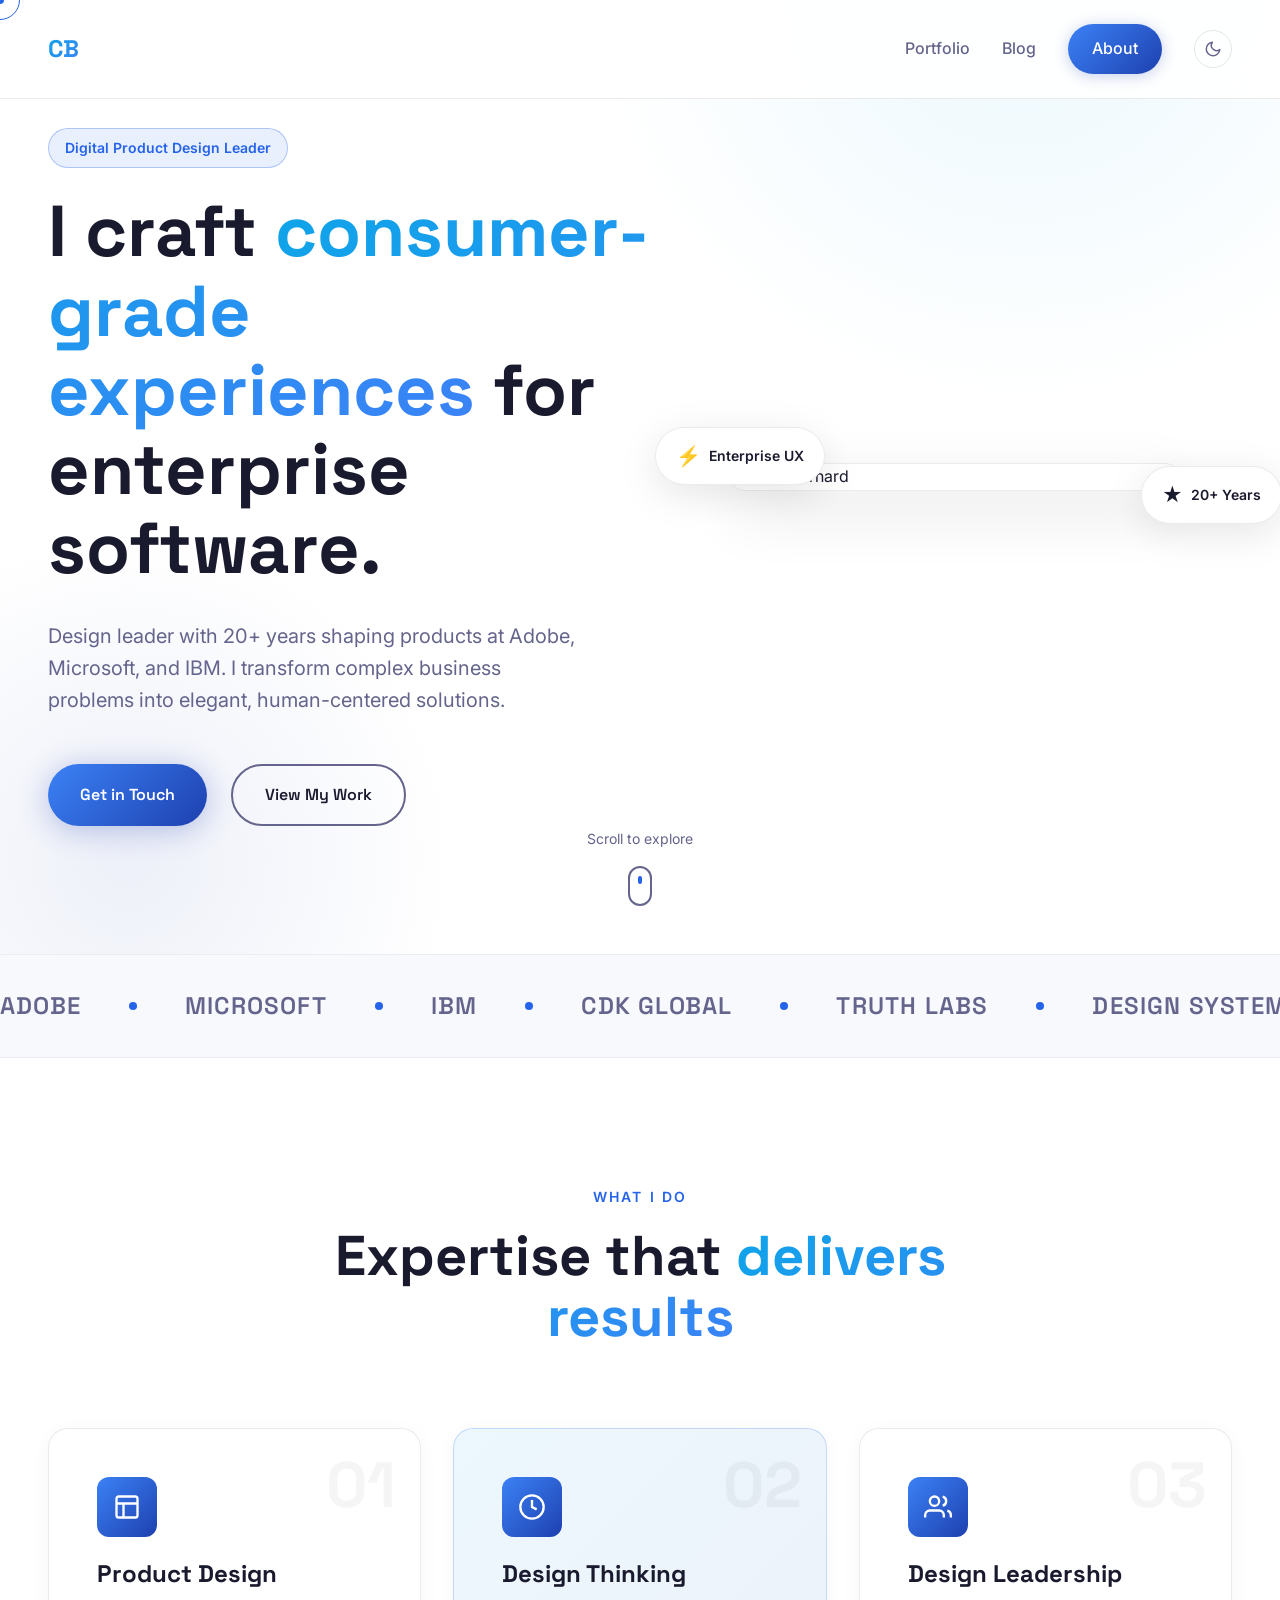
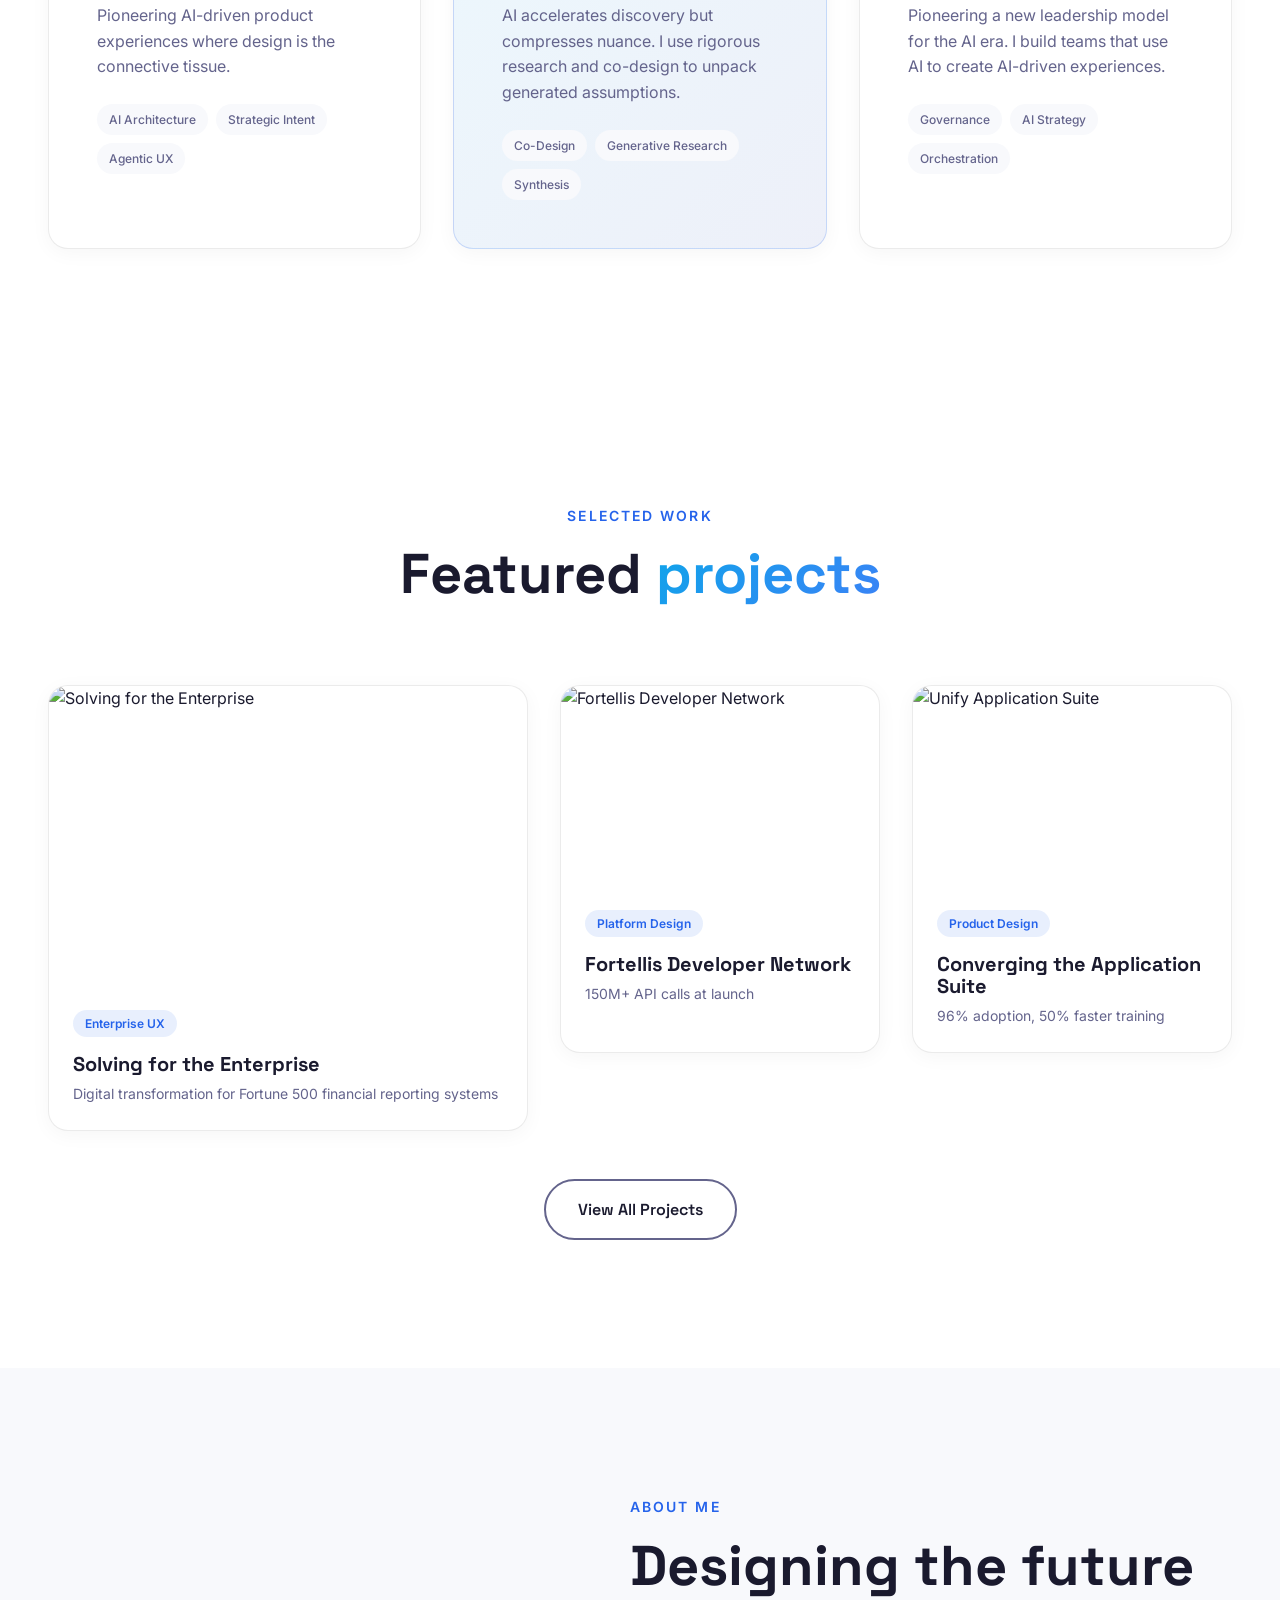
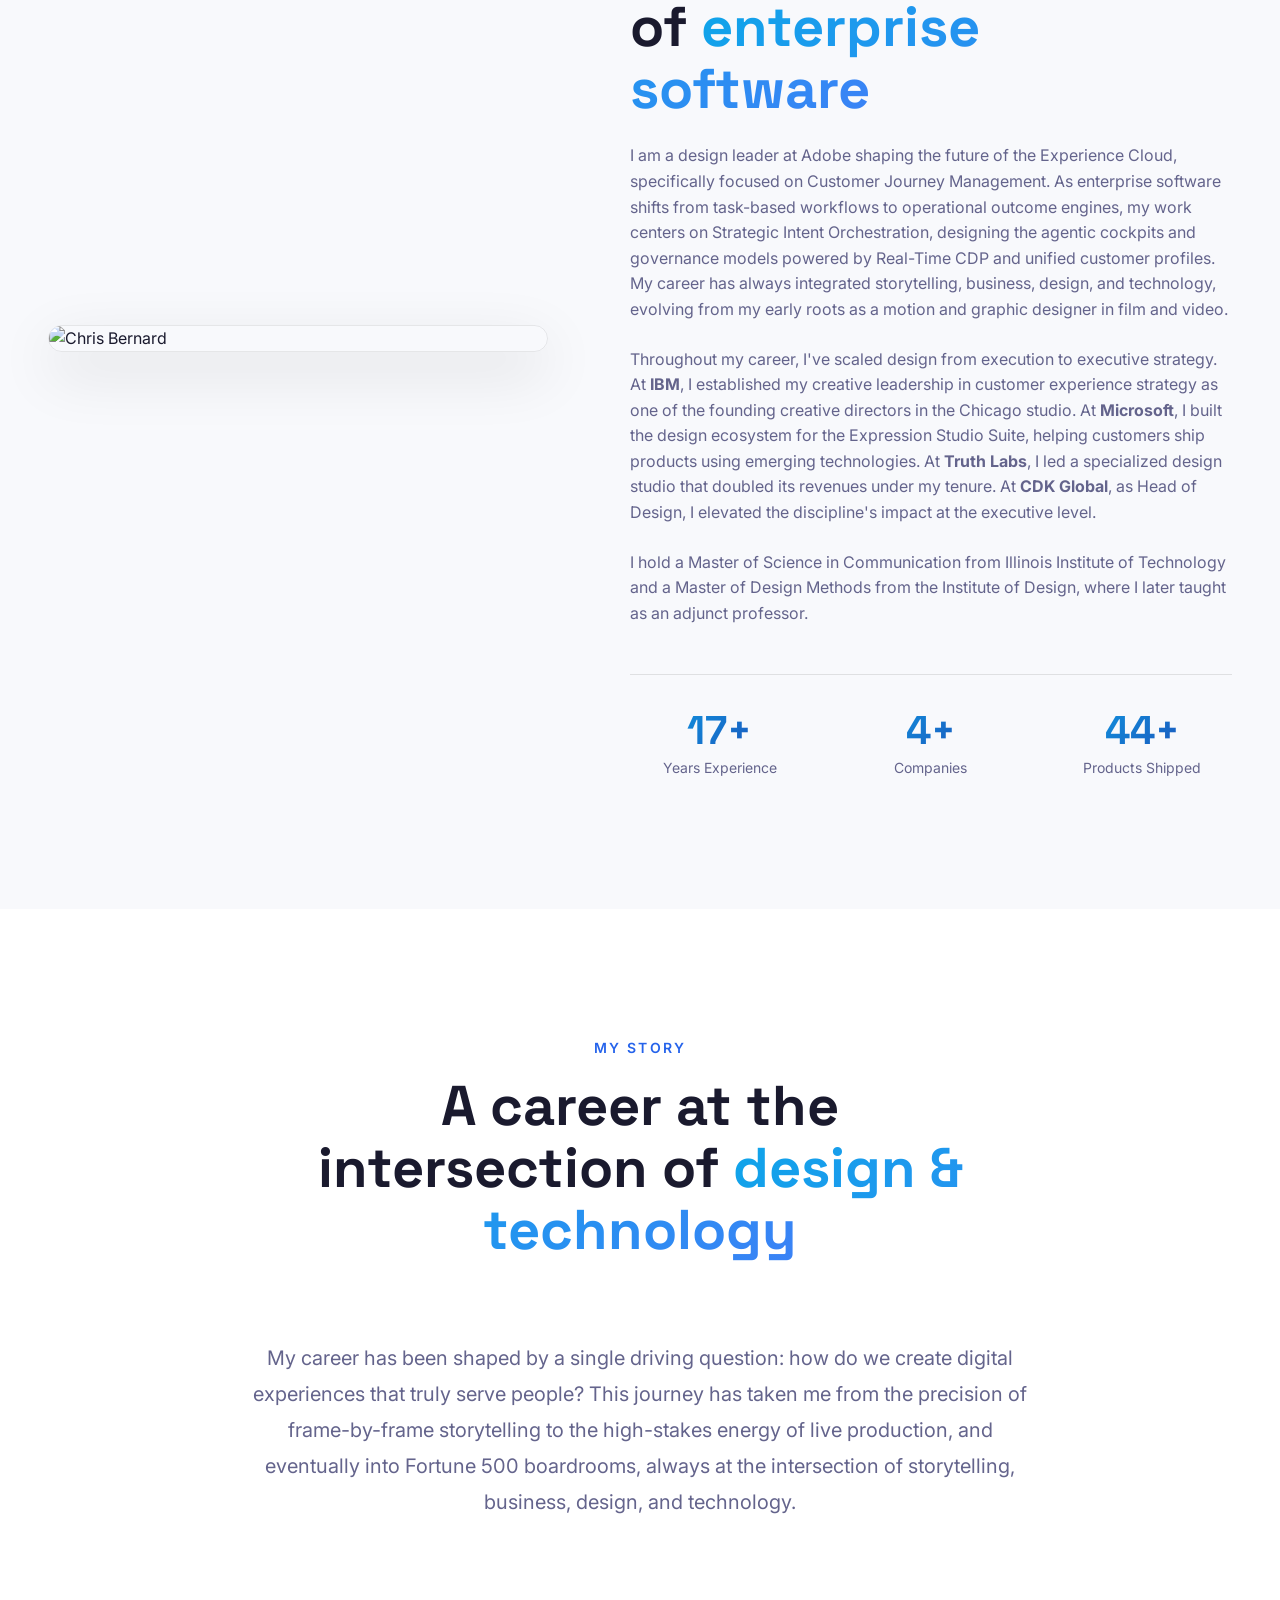
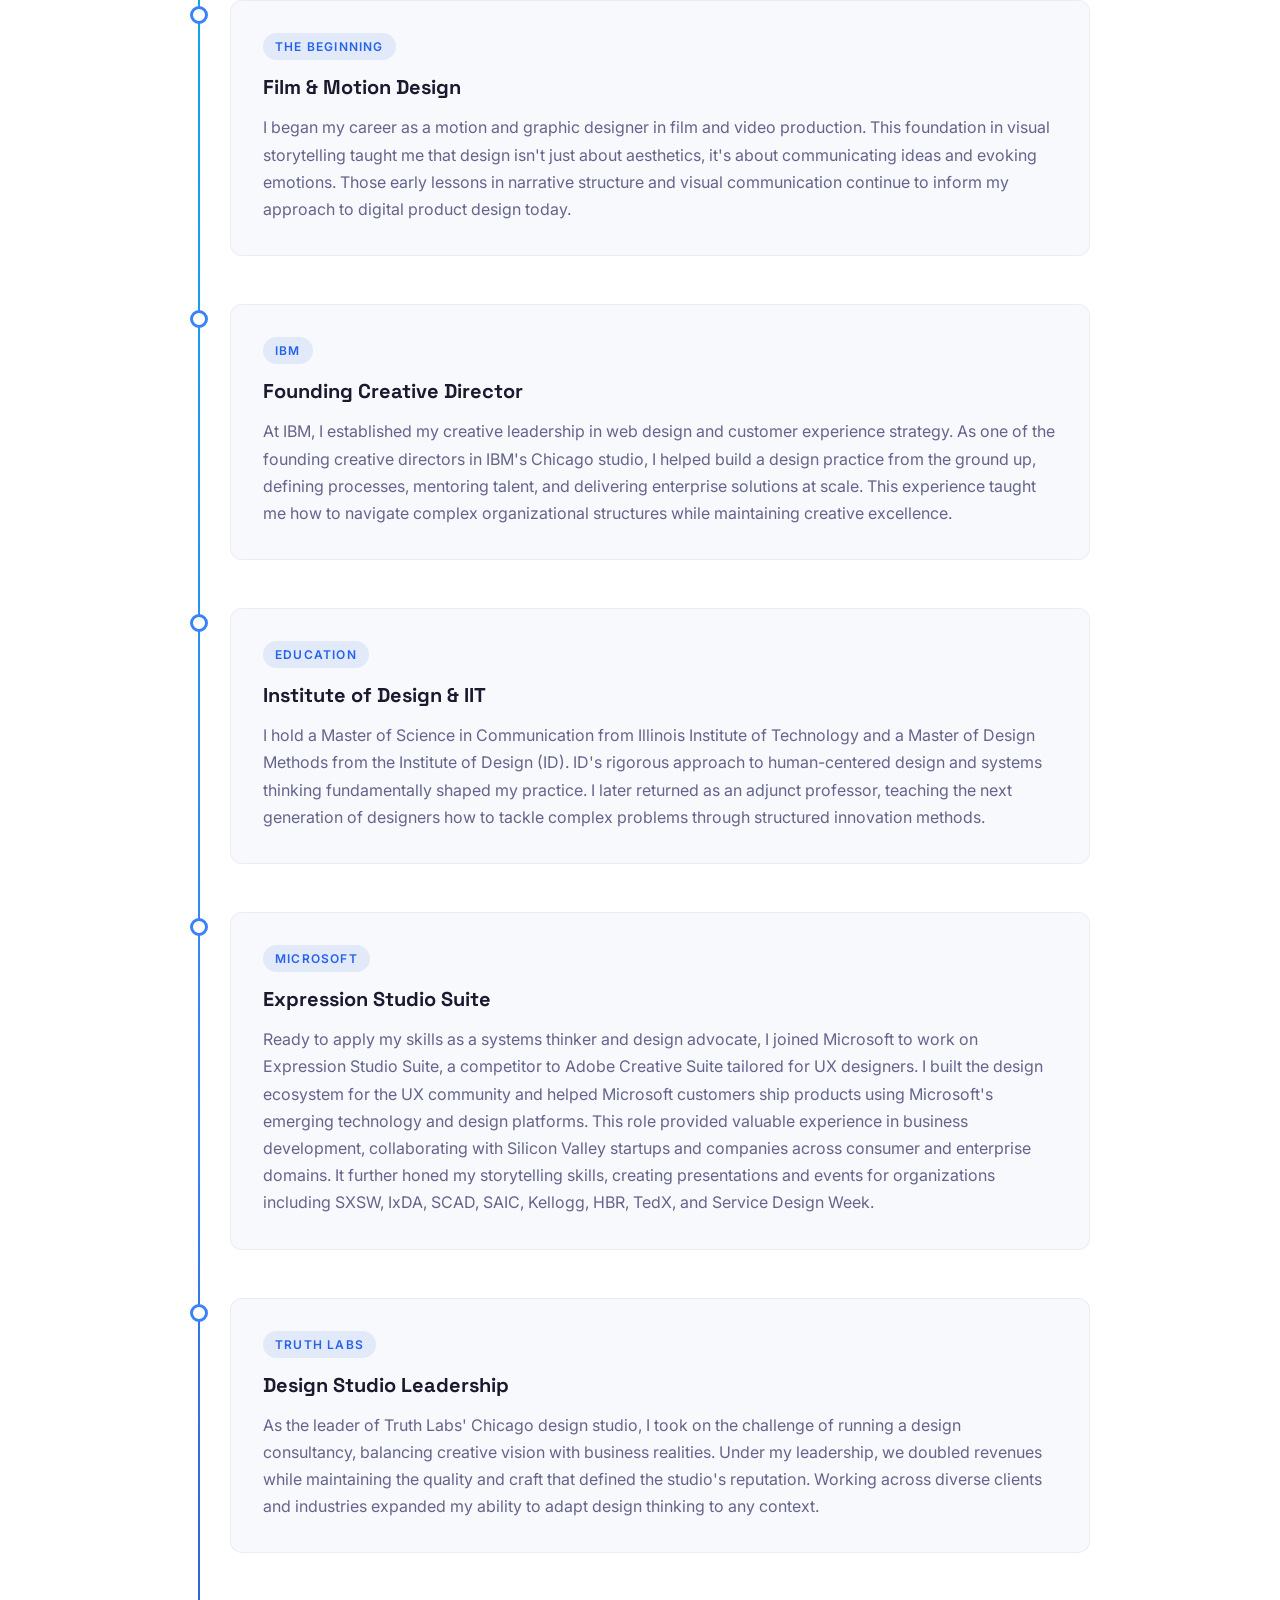
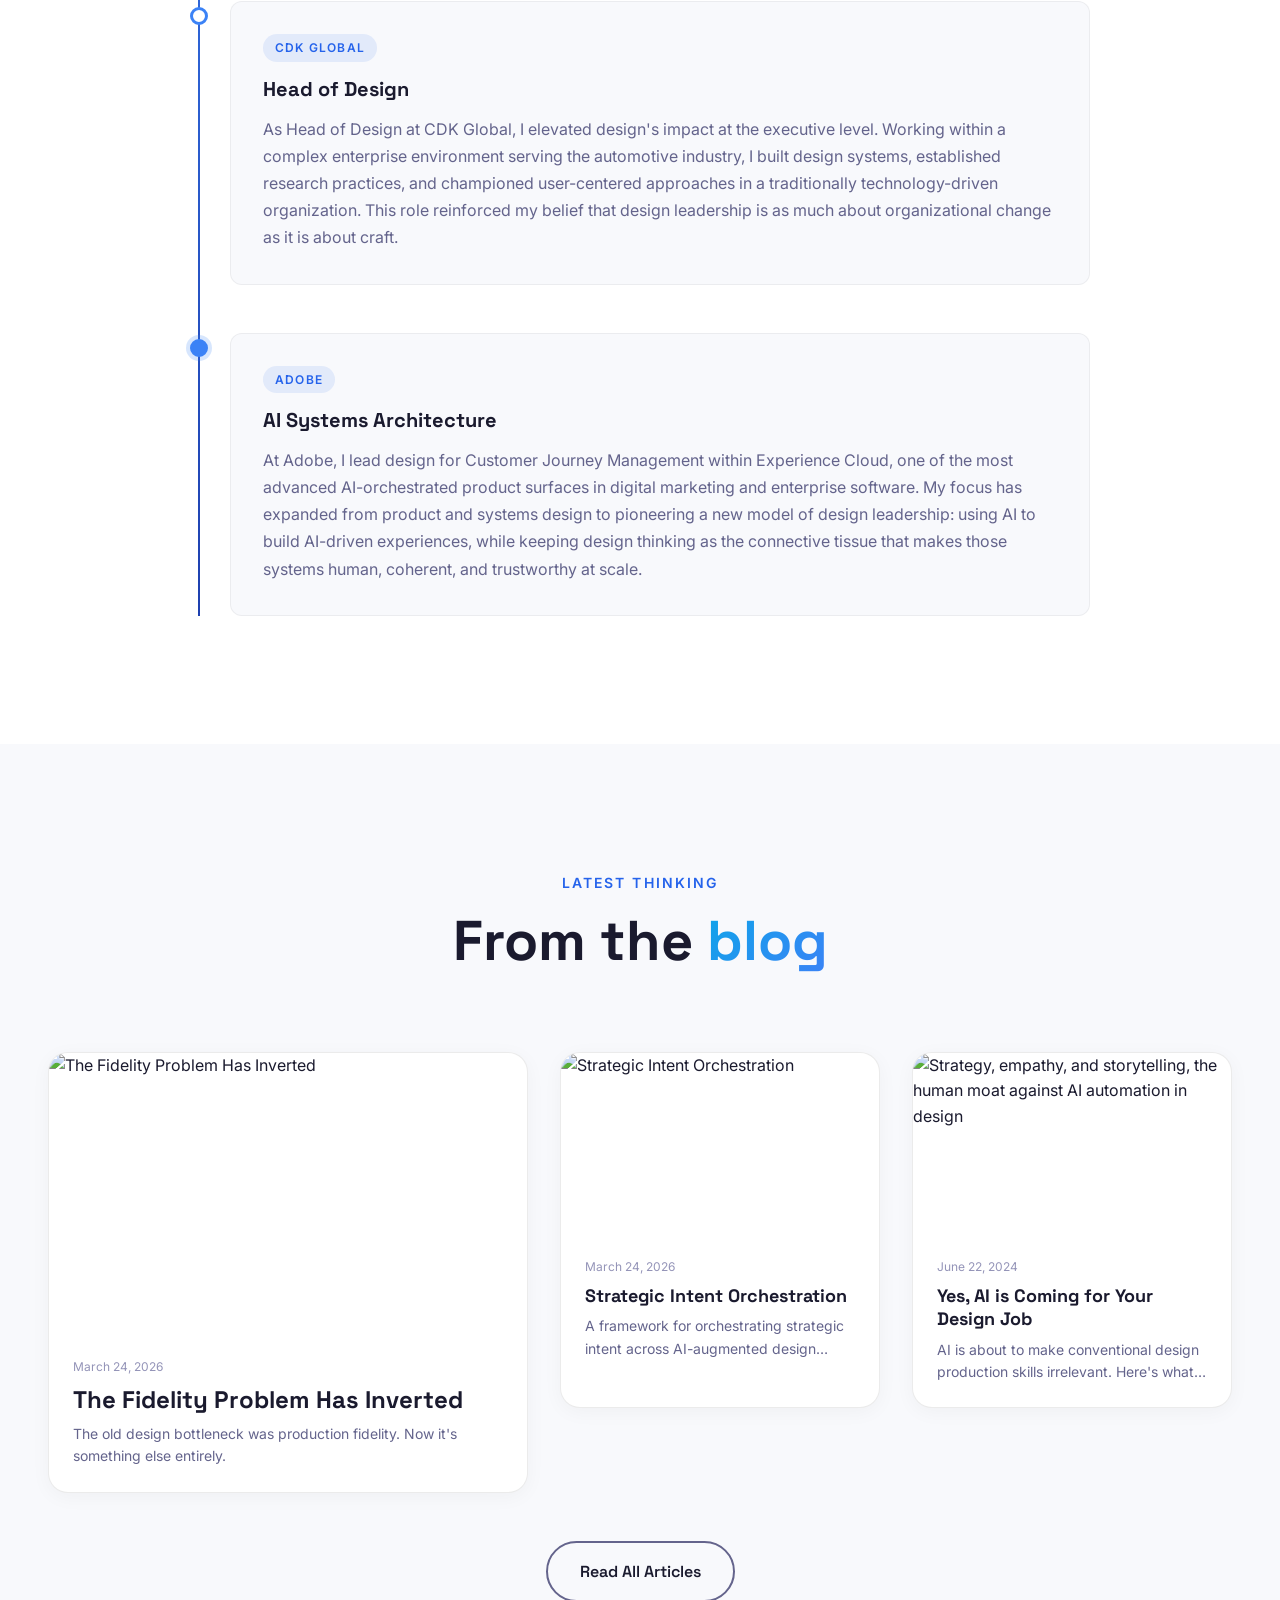
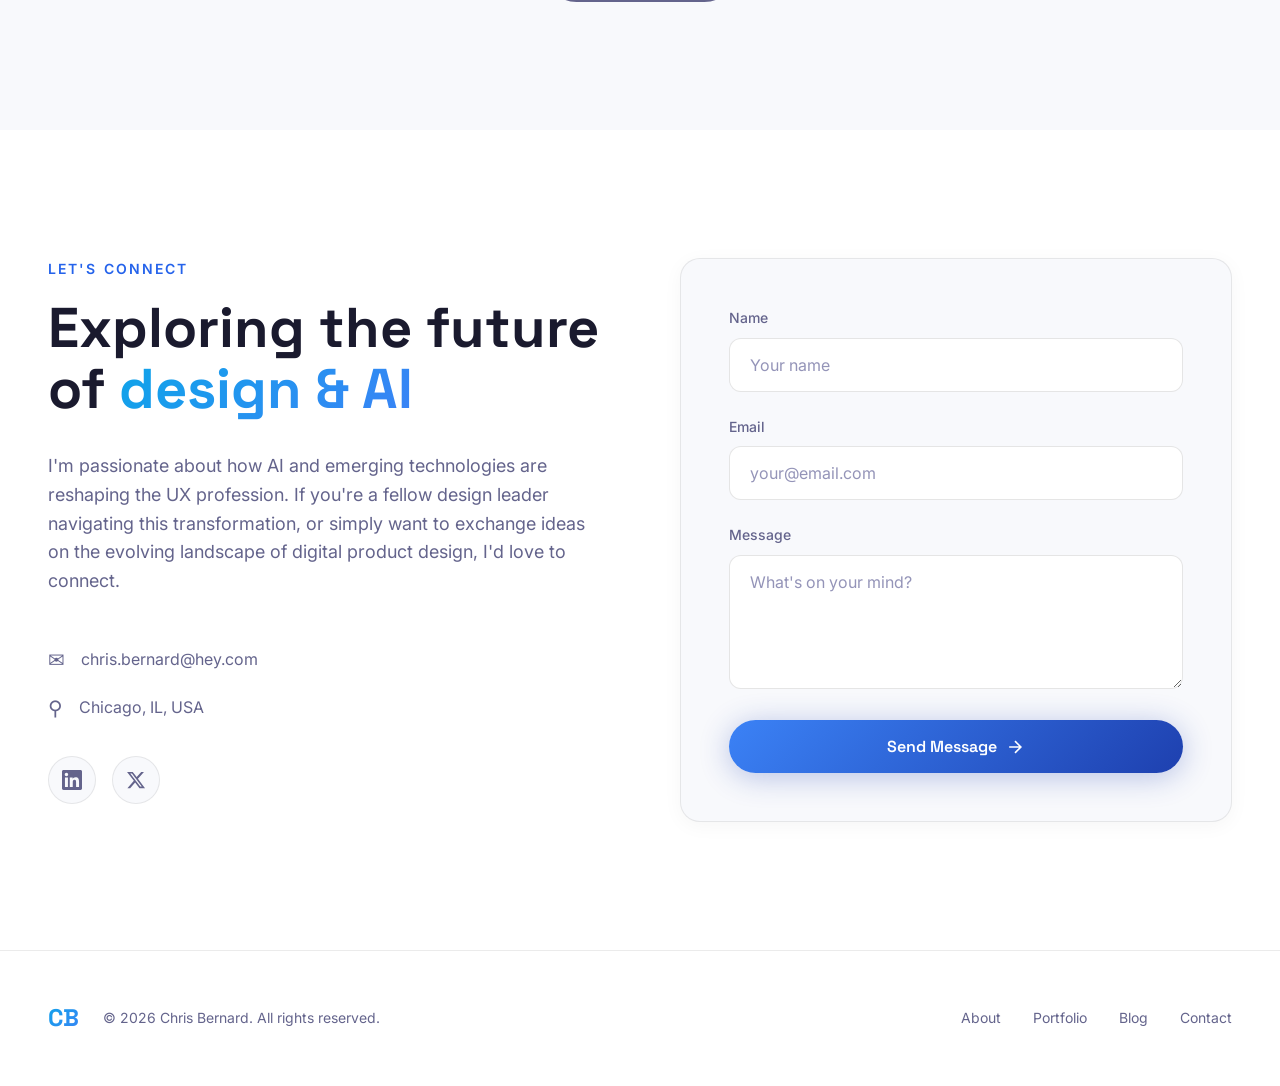
==== commit 05c614d2: "fix: update featured work links to point to new case study pages" ====
--- a/index.html
+++ b/index.html
@@ -180,7 +180,7 @@
         </div>
 
         <div class="featured-work-grid">
-            <a href="portfolio.html#enterprise" class="featured-work-card large">
+            <a href="pages/case-donnelly.html" class="featured-work-card large">
                 <div class="work-card-image">
                     <img src="https://images.squarespace-cdn.com/content/v1/666a3c7e678c4202f82c78b1/e01602a7-f873-4b5d-93fa-aad67917d852/Hero+Image.png" alt="Solving for the Enterprise">
                 </div>
@@ -196,7 +196,7 @@
                 </div>
             </a>
 
-            <a href="portfolio.html#fortellis" class="featured-work-card">
+            <a href="pages/case-fortellis.html" class="featured-work-card">
                 <div class="work-card-image">
                     <img src="https://images.squarespace-cdn.com/content/v1/666a3c7e678c4202f82c78b1/d4aaab3c-0d3c-4acf-ad86-03eab128ed3f/Fortellis+Laptop+Hero.png" alt="Fortellis Developer Network">
                 </div>
@@ -212,7 +212,7 @@
                 </div>
             </a>
 
-            <a href="portfolio.html#unify" class="featured-work-card">
+            <a href="pages/case-unify.html" class="featured-work-card">
                 <div class="work-card-image">
                     <img src="https://images.squarespace-cdn.com/content/v1/666a3c7e678c4202f82c78b1/1718332118066-2ME6YFFEEIU1Z9F86FMA/image133.jpg" alt="Unify Application Suite">
                 </div>
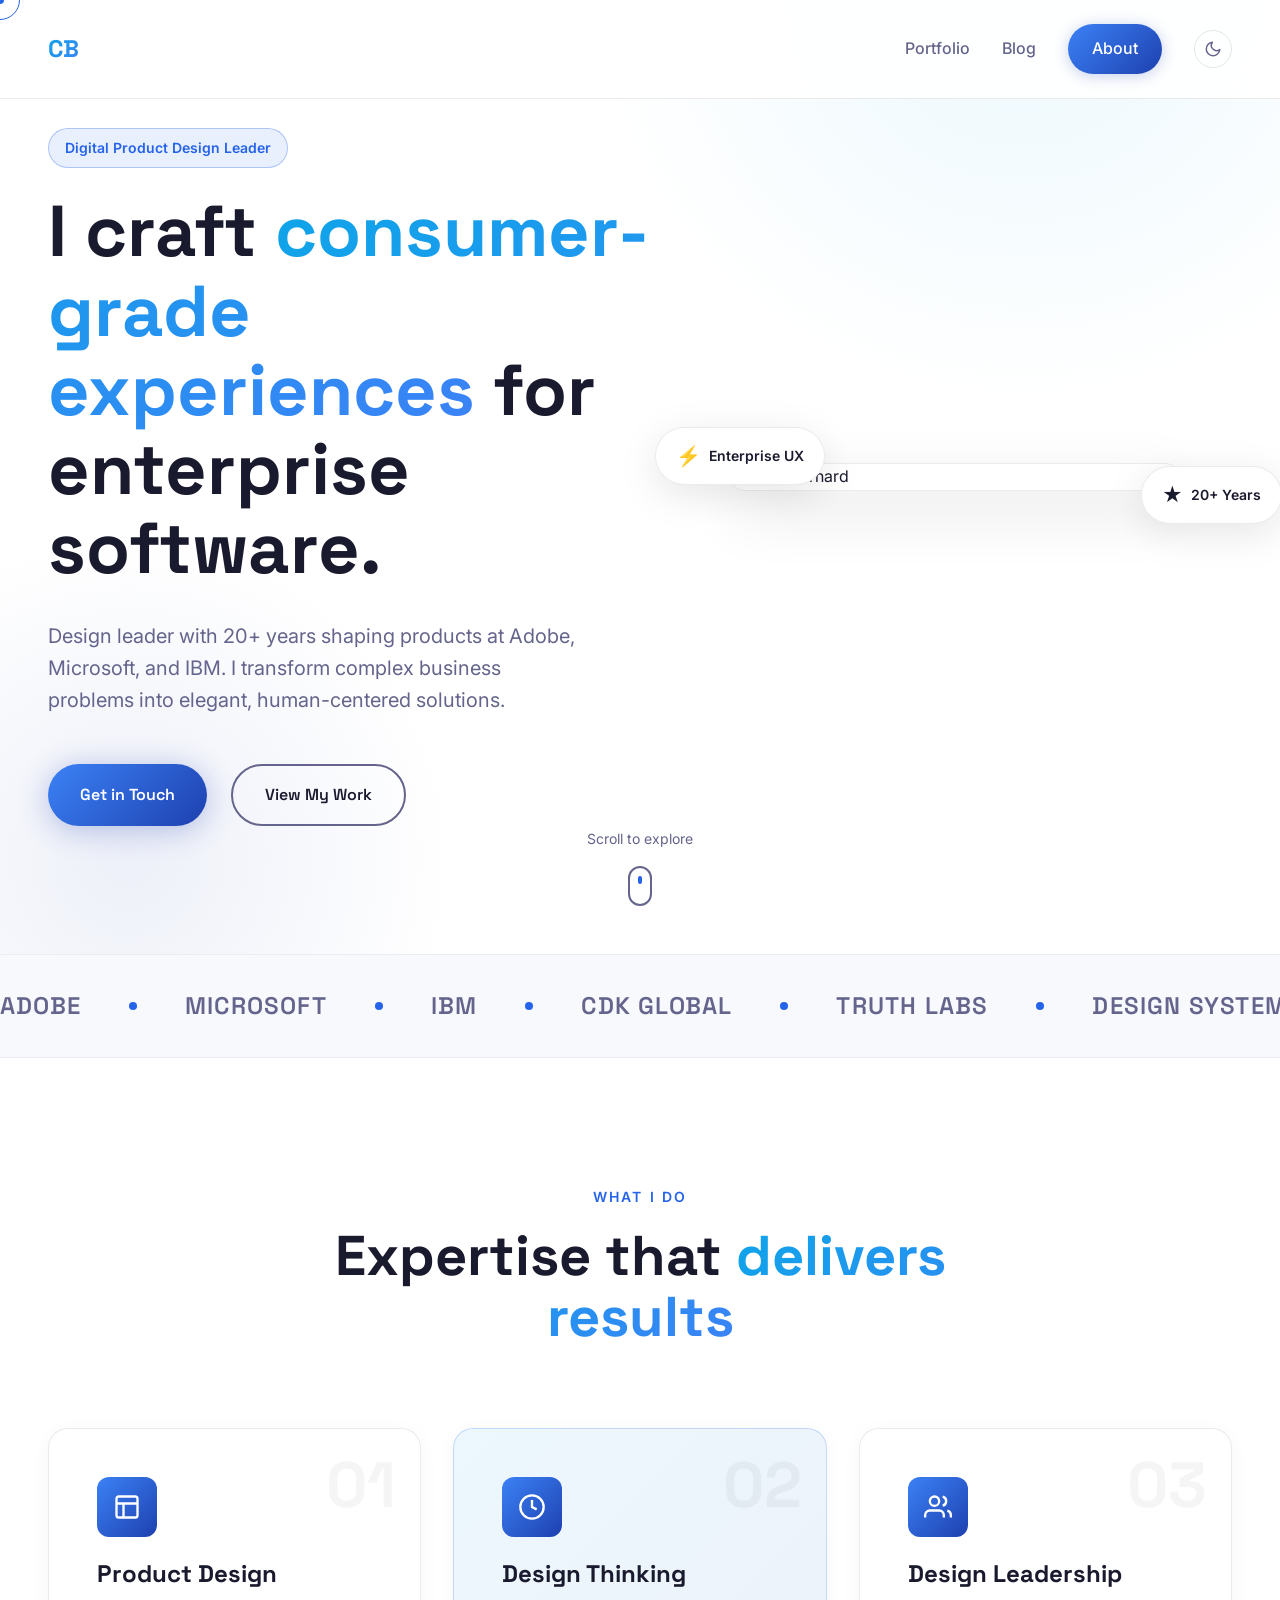
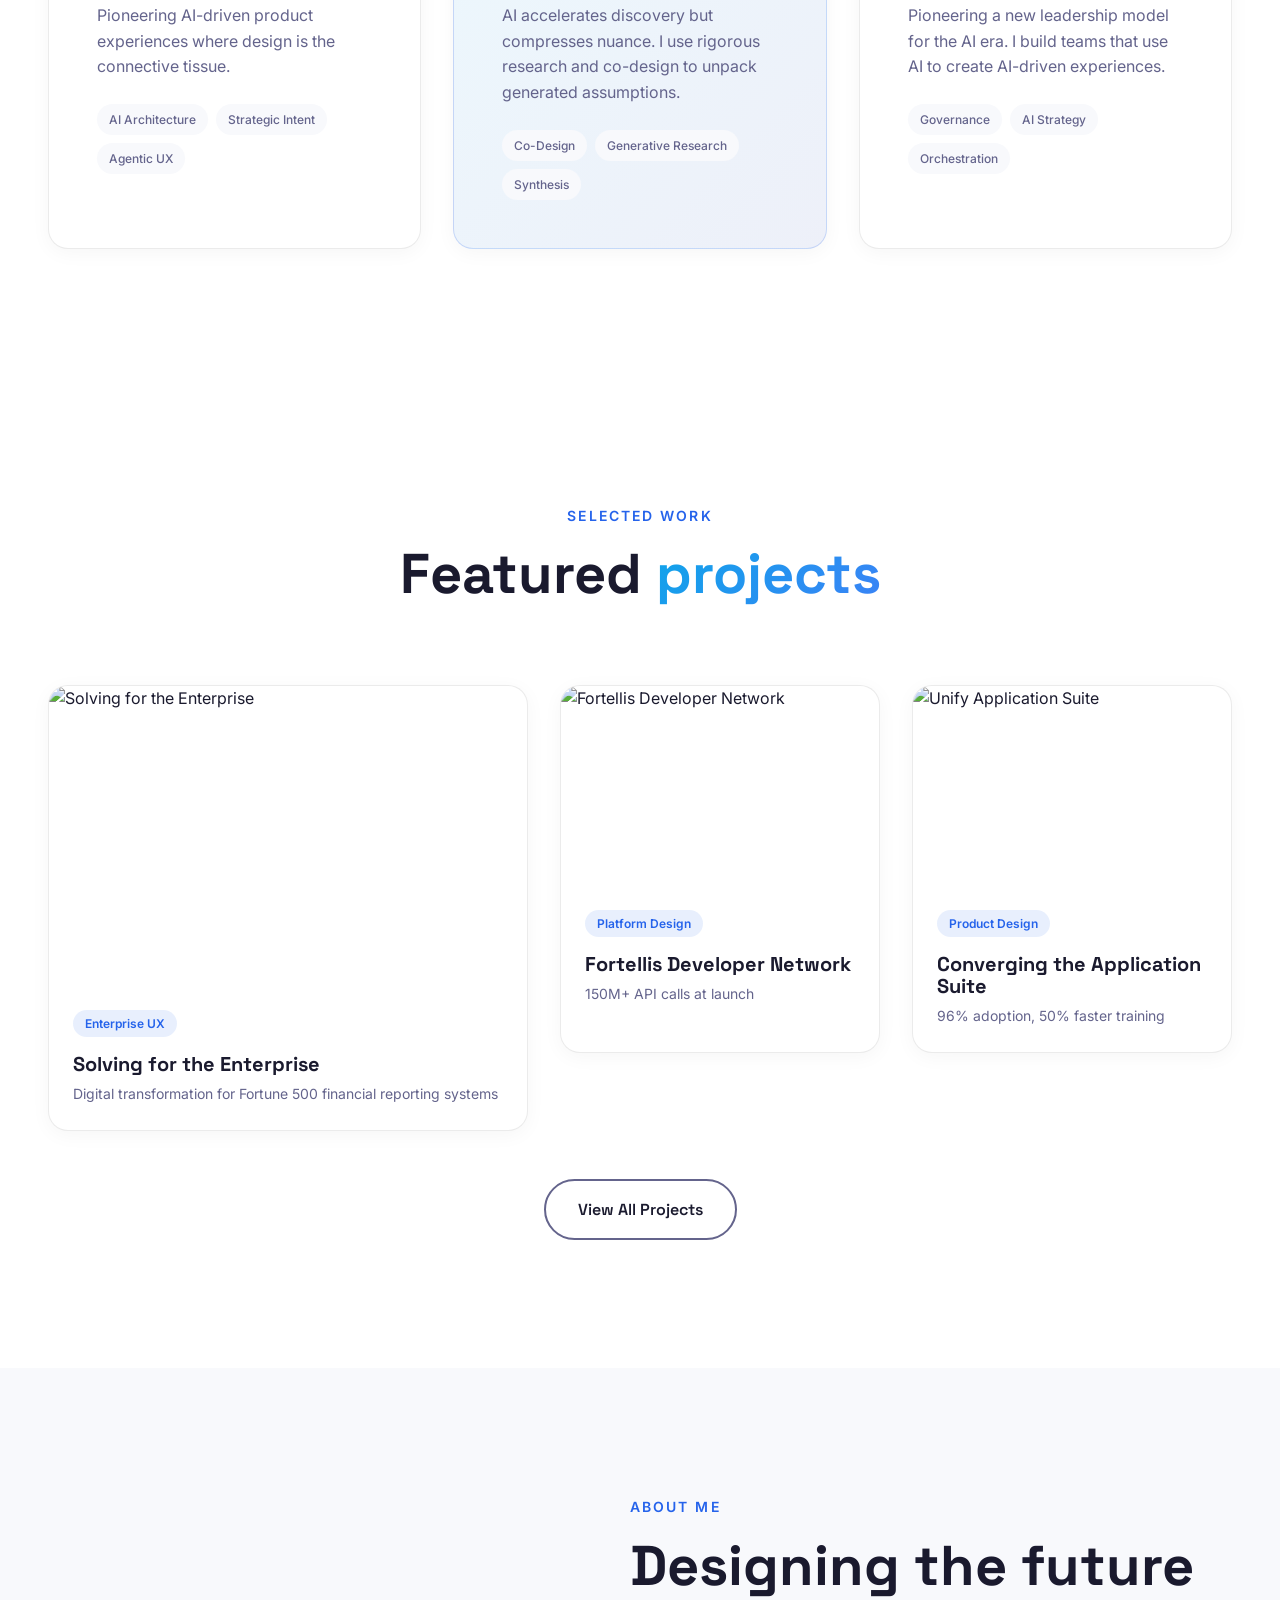
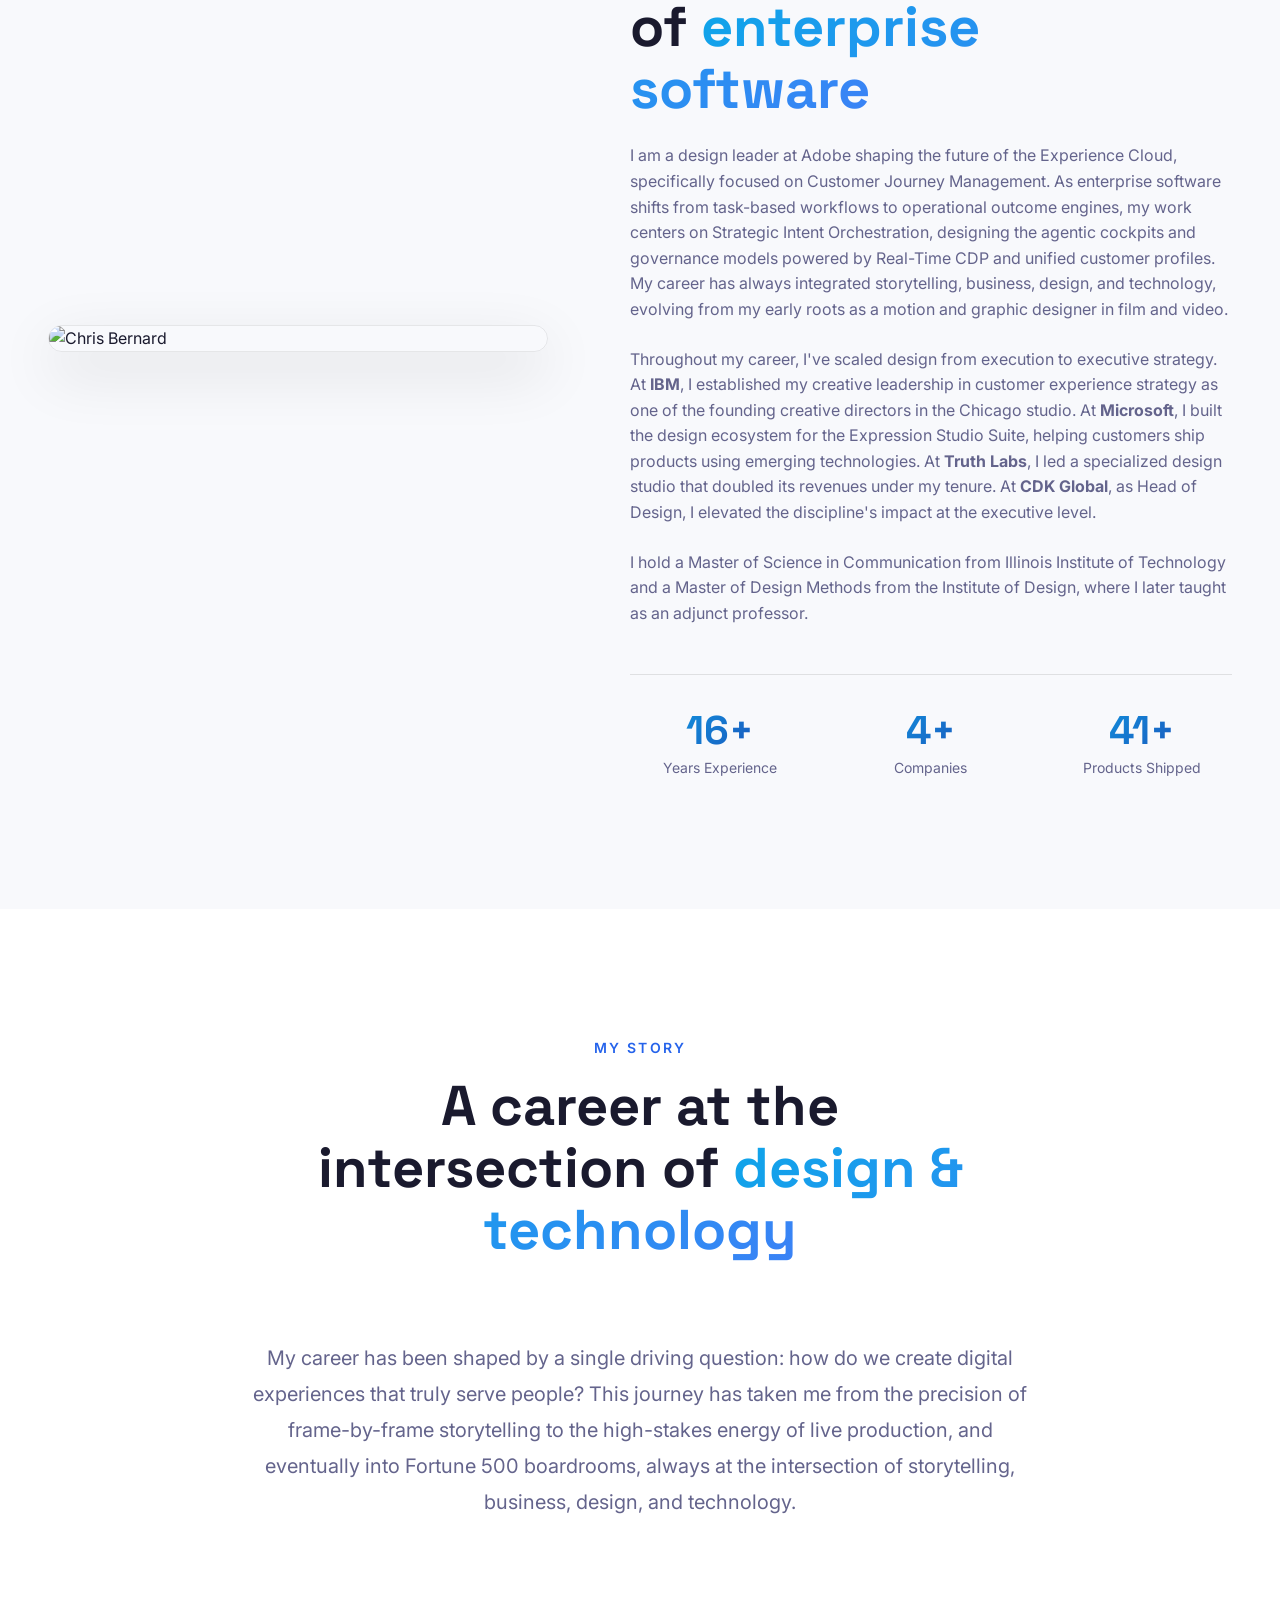
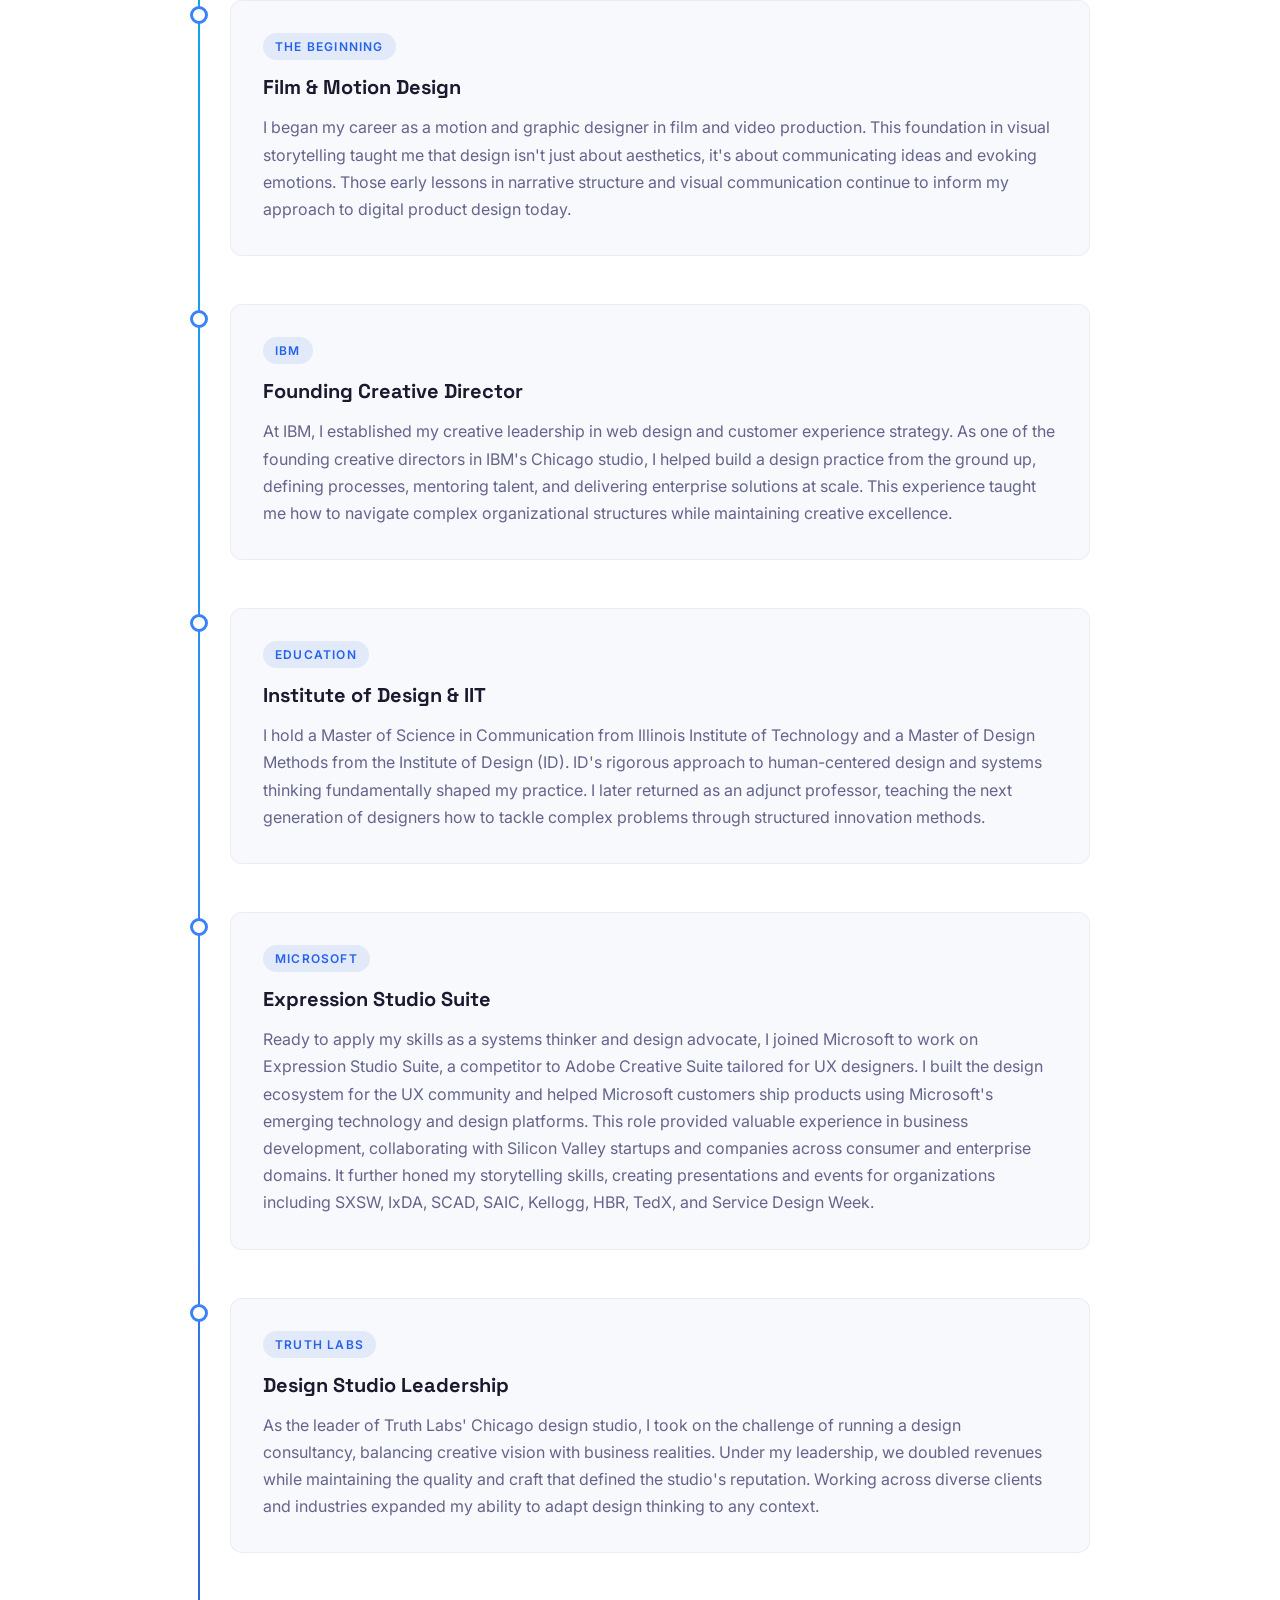
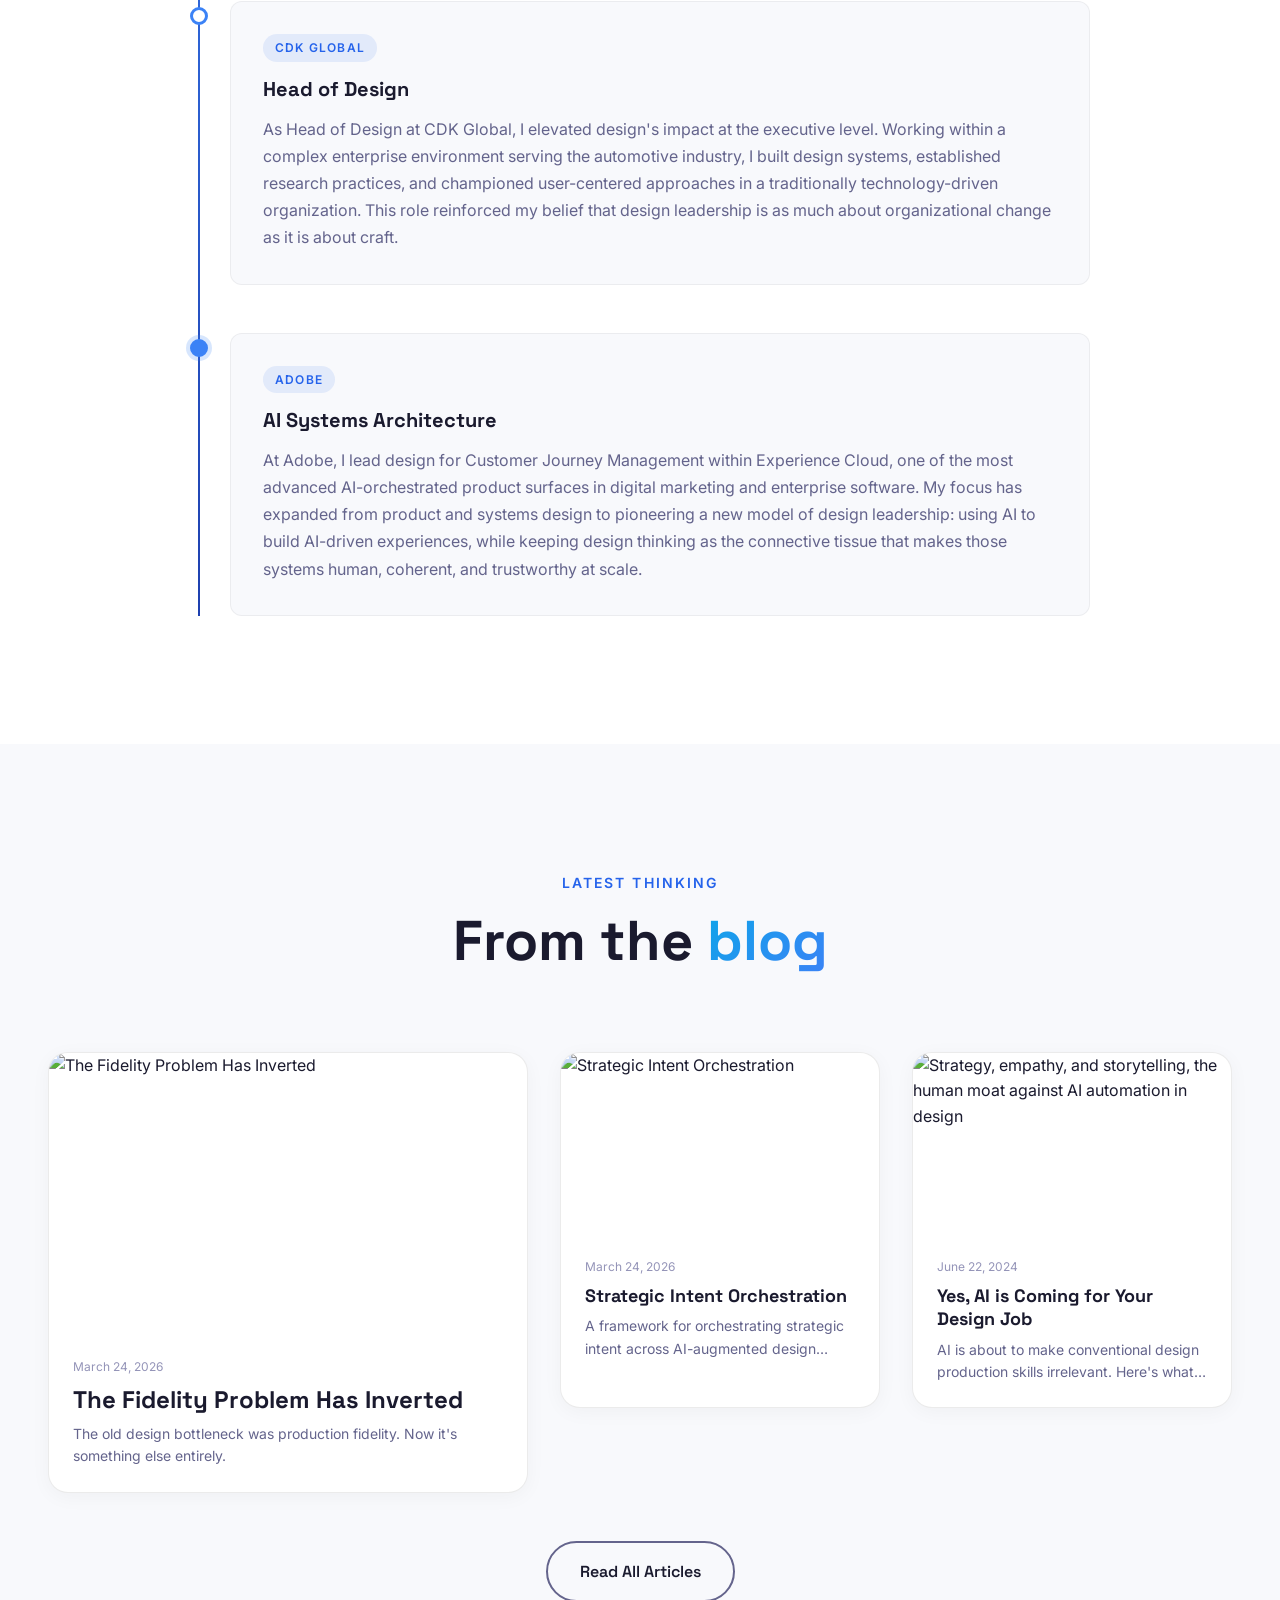
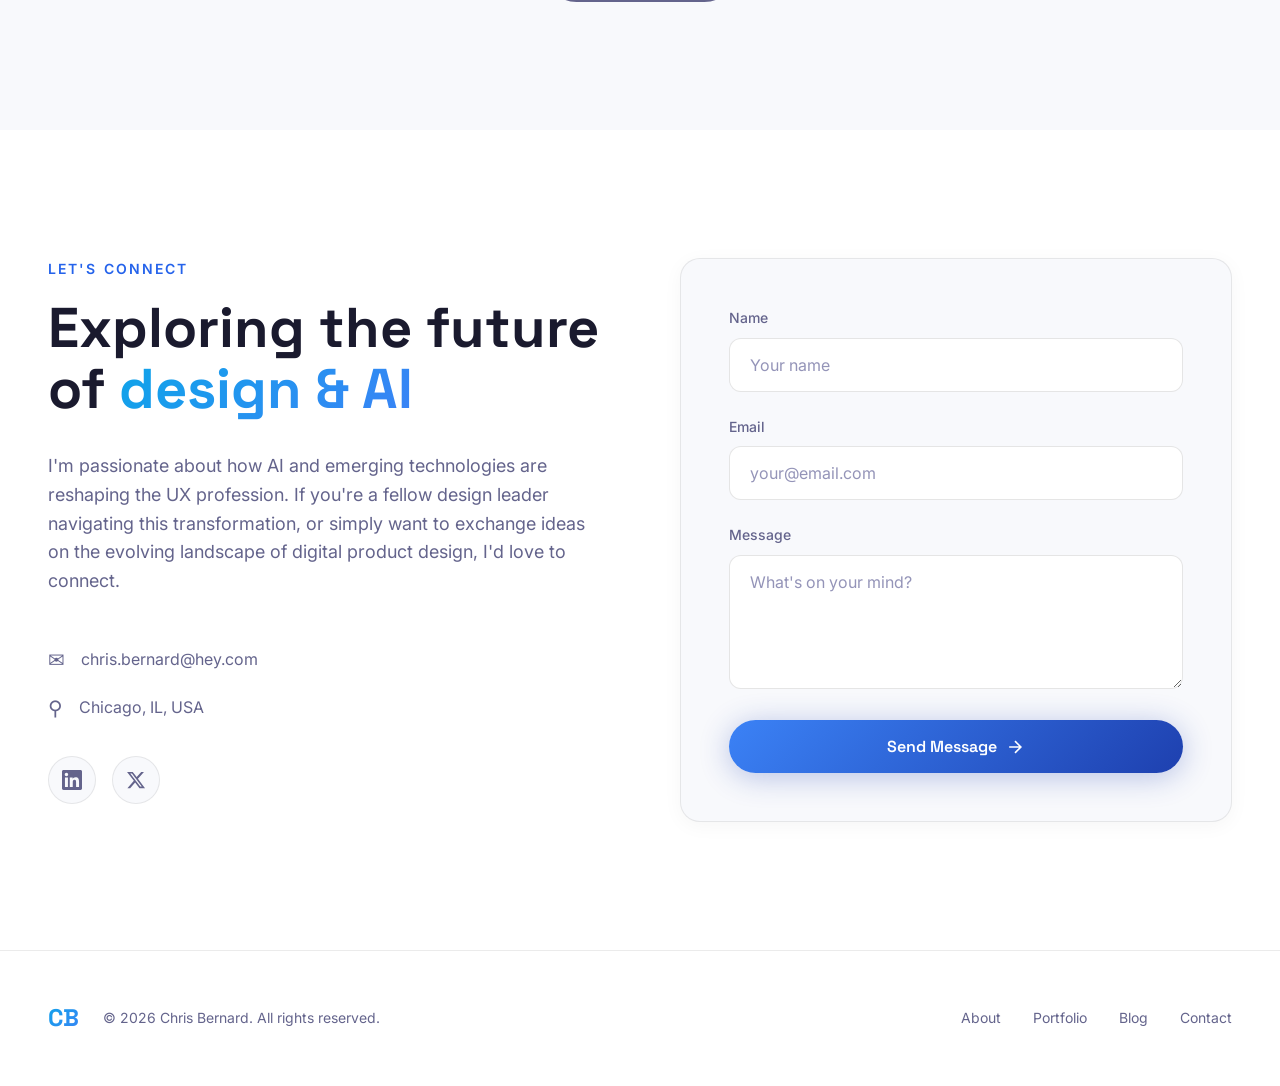
==== commit dfd8af0d: "fix: point hero contact button to email" ====
--- a/index.html
+++ b/index.html
@@ -54,7 +54,7 @@
                     I transform complex business problems into elegant, human-centered solutions.
                 </p>
                 <div class="hero-cta">
-                    <a href="#contact" class="btn btn-primary">Get in Touch</a>
+                    <a href="mailto:chris.bernard@hey.com" class="btn btn-primary">Get in Touch</a>
                     <a href="portfolio.html" class="btn btn-secondary">View My Work</a>
                 </div>
             </div>
